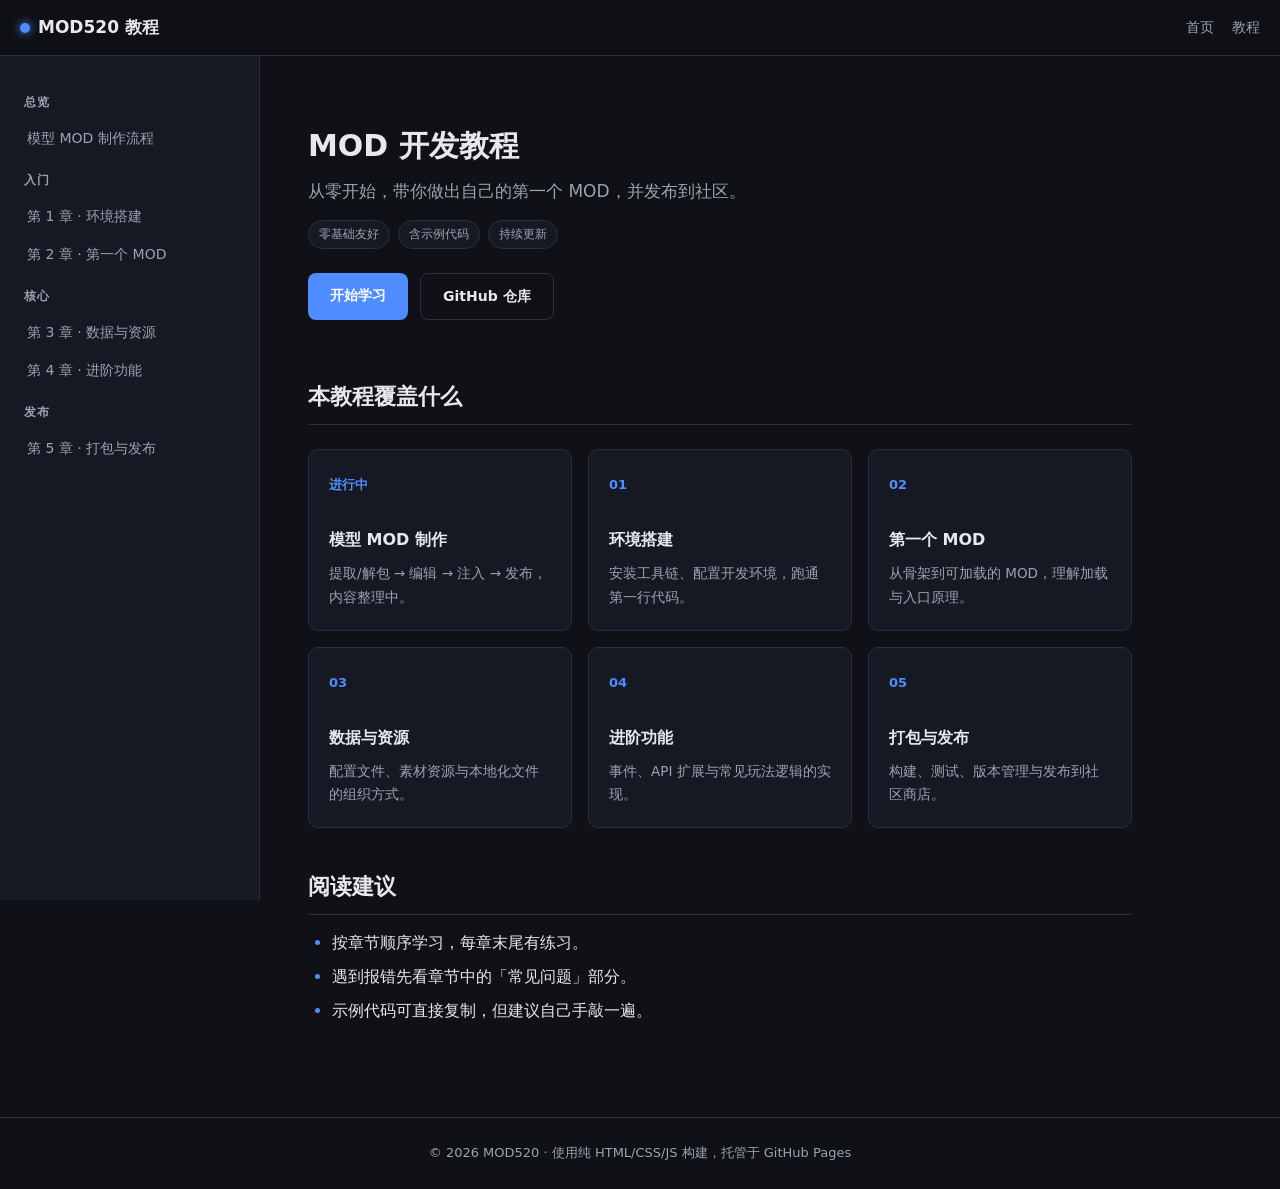
==== index.html @ 9734bdd4 "refactor: replace mind map with empty template page for model MOD content" ====
<!DOCTYPE html>
<html lang="zh-CN">
<head>
  <meta charset="UTF-8">
  <meta name="viewport" content="width=device-width, initial-scale=1.0">
  <title>MOD520 · MOD 开发教程</title>
  <meta name="description" content="从零开始的 MOD 开发教程：环境搭建、第一个 MOD、数据结构、进阶功能、打包发布。">
  <link rel="icon" href="data:image/svg+xml,<svg xmlns='http://www.w3.org/2000/svg' viewBox='0 0 100 100'><circle cx='50' cy='50' r='46' fill='%234f8cff'/></svg>">
  <link rel="stylesheet" href="assets/css/style.css">
</head>
<body>
  <div class="read-progress" id="readProgress"></div>

  <header class="topbar">
    <button class="menu-btn" id="menuBtn" aria-label="菜单">☰</button>
    <a class="logo" href="index.html"><span class="dot"></span>MOD520 教程</a>
    <nav class="nav-links">
      <a href="index.html">首页</a>
      <a href="tutorials/chapter-1-environment.html">教程</a>
    </nav>
  </header>

  <div class="layout">
    <aside class="sidebar" id="sidebar">
      <h4>总览</h4>
      <ul>
        <li><a href="tutorials/pipeline.html">模型 MOD 制作流程</a></li>
      </ul>
      <h4>入门</h4>
      <ul>
        <li><a href="tutorials/chapter-1-environment.html">第 1 章 · 环境搭建</a></li>
        <li><a href="tutorials/chapter-2-first-mod.html">第 2 章 · 第一个 MOD</a></li>
      </ul>
      <h4>核心</h4>
      <ul>
        <li><a href="tutorials/chapter-3-data-assets.html">第 3 章 · 数据与资源</a></li>
        <li><a href="tutorials/chapter-4-advanced.html">第 4 章 · 进阶功能</a></li>
      </ul>
      <h4>发布</h4>
      <ul>
        <li><a href="tutorials/chapter-5-packaging.html">第 5 章 · 打包与发布</a></li>
      </ul>
    </aside>

    <main class="content">
      <section class="hero">
        <h1>MOD 开发教程</h1>
        <p class="tagline">从零开始，带你做出自己的第一个 MOD，并发布到社区。</p>
        <div class="badges">
          <span class="badge">零基础友好</span>
          <span class="badge">含示例代码</span>
          <span class="badge">持续更新</span>
        </div>
        <div class="actions">
          <a class="btn primary" href="tutorials/chapter-1-environment.html">开始学习</a>
          <a class="btn ghost" href="https://github.com/honxi1/MOD520">GitHub 仓库</a>
        </div>
      </section>

      <section>
        <h2>本教程覆盖什么</h2>
        <div class="card-grid">
          <a class="card" href="tutorials/pipeline.html">
            <span class="num">进行中</span>
            <h3>模型 MOD 制作</h3>
            <p>提取/解包 → 编辑 → 注入 → 发布，内容整理中。</p>
          </a>
          <a class="card" href="tutorials/chapter-1-environment.html">
            <span class="num">01</span>
            <h3>环境搭建</h3>
            <p>安装工具链、配置开发环境，跑通第一行代码。</p>
          </a>
          <a class="card" href="tutorials/chapter-2-first-mod.html">
            <span class="num">02</span>
            <h3>第一个 MOD</h3>
            <p>从骨架到可加载的 MOD，理解加载与入口原理。</p>
          </a>
          <a class="card" href="tutorials/chapter-3-data-assets.html">
            <span class="num">03</span>
            <h3>数据与资源</h3>
            <p>配置文件、素材资源与本地化文件的组织方式。</p>
          </a>
          <a class="card" href="tutorials/chapter-4-advanced.html">
            <span class="num">04</span>
            <h3>进阶功能</h3>
            <p>事件、API 扩展与常见玩法逻辑的实现。</p>
          </a>
          <a class="card" href="tutorials/chapter-5-packaging.html">
            <span class="num">05</span>
            <h3>打包与发布</h3>
            <p>构建、测试、版本管理与发布到社区商店。</p>
          </a>
        </div>
      </section>

      <section>
        <h2>阅读建议</h2>
        <ul>
          <li>按章节顺序学习，每章末尾有练习。</li>
          <li>遇到报错先看章节中的「常见问题」部分。</li>
          <li>示例代码可直接复制，但建议自己手敲一遍。</li>
        </ul>
      </section>
    </main>
  </div>

  <footer class="footer">© 2026 MOD520 · 使用纯 HTML/CSS/JS 构建，托管于 GitHub Pages</footer>
  <button id="backTop" aria-label="返回顶部">↑</button>

  <script src="assets/js/main.js"></script>
</body>
</html>
---- assets/css/style.css ----
:root {
  --bg: #0f1117;
  --bg-alt: #161923;
  --bg-code: #1c2130;
  --fg: #e6e8ee;
  --fg-dim: #9aa3b2;
  --accent: #4f8cff;
  --accent-dim: #2f6bcc;
  --border: #2a2f3f;
  --green: #35c26b;
  --yellow: #e2b93d;
  --red: #e2645a;
  --sidebar-w: 260px;
}

* { margin: 0; padding: 0; box-sizing: border-box; }

html { scroll-behavior: smooth; }

body {
  font-family: "Segoe UI", "Microsoft YaHei", "PingFang SC", system-ui, sans-serif;
  background: var(--bg);
  color: var(--fg);
  line-height: 1.75;
}

a { color: var(--accent); text-decoration: none; }
a:hover { text-decoration: underline; }

/* ---------- 顶部导航 ---------- */
.topbar {
  position: sticky;
  top: 0;
  z-index: 100;
  display: flex;
  align-items: center;
  gap: 14px;
  height: 56px;
  padding: 0 20px;
  background: rgba(15, 17, 23, 0.92);
  backdrop-filter: blur(6px);
  border-bottom: 1px solid var(--border);
}

.topbar .logo {
  font-weight: 700;
  font-size: 17px;
  color: var(--fg);
  display: flex;
  align-items: center;
  gap: 8px;
}

.topbar .logo .dot {
  width: 10px;
  height: 10px;
  border-radius: 50%;
  background: var(--accent);
  box-shadow: 0 0 10px var(--accent);
}

.topbar .nav-links { margin-left: auto; display: flex; gap: 18px; }
.topbar .nav-links a { color: var(--fg-dim); font-size: 14px; }
.topbar .nav-links a:hover { color: var(--fg); text-decoration: none; }

.menu-btn {
  display: none;
  background: none;
  border: 1px solid var(--border);
  color: var(--fg);
  font-size: 18px;
  padding: 4px 10px;
  border-radius: 6px;
  cursor: pointer;
}

/* ---------- 布局 ---------- */
.layout { display: flex; min-height: calc(100vh - 56px); }

.sidebar {
  width: var(--sidebar-w);
  flex-shrink: 0;
  padding: 24px 14px;
  border-right: 1px solid var(--border);
  background: var(--bg-alt);
  position: sticky;
  top: 56px;
  height: calc(100vh - 56px);
  overflow-y: auto;
}

.sidebar h4 {
  font-size: 12px;
  text-transform: uppercase;
  letter-spacing: 1px;
  color: var(--fg-dim);
  padding: 12px 10px 6px;
}

.sidebar ul { list-style: none; }

.sidebar li a {
  display: block;
  padding: 7px 10px;
  border-radius: 6px;
  color: var(--fg-dim);
  font-size: 14px;
  border-left: 3px solid transparent;
}

.sidebar li a:hover { color: var(--fg); background: rgba(79, 140, 255, 0.08); text-decoration: none; }

.sidebar li a.active {
  color: var(--accent);
  background: rgba(79, 140, 255, 0.1);
  border-left-color: var(--accent);
  font-weight: 600;
}

.content {
  flex: 1;
  min-width: 0;
  padding: 40px 48px 80px;
  max-width: 920px;
}

/* ---------- 正文排版 ---------- */
.content h1 { font-size: 30px; margin-bottom: 8px; line-height: 1.35; }
.content h2 { font-size: 22px; margin: 40px 0 14px; padding-bottom: 8px; border-bottom: 1px solid var(--border); }
.content h3 { font-size: 18px; margin: 28px 0 10px; color: var(--accent); }
.content p { margin: 12px 0; color: var(--fg); }
.content ul, .content ol { margin: 12px 0 12px 24px; }
.content li { margin: 6px 0; }
.content li::marker { color: var(--accent); }
.content strong { color: var(--fg); }
.content em { color: var(--yellow); font-style: normal; }

.content blockquote {
  margin: 16px 0;
  padding: 12px 16px;
  border-left: 4px solid var(--yellow);
  background: rgba(226, 185, 61, 0.07);
  border-radius: 0 8px 8px 0;
  color: var(--fg-dim);
}

.content blockquote.tip { border-left-color: var(--green); background: rgba(53, 194, 107, 0.07); }
.content blockquote.warn { border-left-color: var(--red); background: rgba(226, 100, 90, 0.07); }

.content code {
  font-family: Consolas, "Courier New", monospace;
  background: var(--bg-code);
  color: var(--green);
  padding: 2px 6px;
  border-radius: 4px;
  font-size: 0.92em;
}

.content pre {
  margin: 16px 0;
  padding: 16px;
  background: var(--bg-code);
  border: 1px solid var(--border);
  border-radius: 8px;
  overflow-x: auto;
}

.content pre code {
  background: none;
  color: var(--fg);
  padding: 0;
  font-size: 13.5px;
  line-height: 1.6;
}

/* ---------- 表格 ---------- */
.content table {
  width: 100%;
  border-collapse: collapse;
  margin: 16px 0;
  font-size: 14px;
}

.content th, .content td {
  border: 1px solid var(--border);
  padding: 10px 12px;
  text-align: left;
}

.content th { background: var(--bg-alt); color: var(--accent); }

/* ---------- 首页 hero ---------- */
.hero { padding: 30px 0 10px; }
.hero .tagline { color: var(--fg-dim); font-size: 17px; margin: 10px 0 6px; }
.hero .badges { display: flex; gap: 8px; flex-wrap: wrap; margin: 14px 0; }
.hero .badge {
  background: var(--bg-alt);
  border: 1px solid var(--border);
  color: var(--fg-dim);
  font-size: 12px;
  padding: 3px 10px;
  border-radius: 20px;
}
.hero .actions { display: flex; gap: 12px; margin: 24px 0 8px; }

.btn {
  display: inline-block;
  padding: 10px 22px;
  border-radius: 8px;
  font-weight: 600;
  font-size: 14px;
  border: none;
  cursor: pointer;
  transition: all 0.15s;
}

.btn.primary { background: var(--accent); color: #fff; }
.btn.primary:hover { background: var(--accent-dim); text-decoration: none; }
.btn.ghost { background: transparent; color: var(--fg); border: 1px solid var(--border); }
.btn.ghost:hover { border-color: var(--accent); color: var(--accent); text-decoration: none; }

.card-grid { display: grid; grid-template-columns: repeat(auto-fill, minmax(250px, 1fr)); gap: 16px; margin: 24px 0; }

.card {
  background: var(--bg-alt);
  border: 1px solid var(--border);
  border-radius: 10px;
  padding: 20px;
  transition: transform 0.15s, border-color 0.15s;
}

.card:hover { transform: translateY(-3px); border-color: var(--accent); }
.card h3 { margin-bottom: 8px; color: var(--fg); font-size: 16px; }
.card p { color: var(--fg-dim); font-size: 13.5px; margin: 0; }
.card .num {
  color: var(--accent);
  font-weight: 700;
  font-size: 13px;
}

/* ---------- 章节导航 ---------- */
.chapter-nav {
  display: flex;
  justify-content: space-between;
  margin-top: 48px;
  padding-top: 20px;
  border-top: 1px solid var(--border);
  gap: 12px;
}

.chapter-nav .nav-item {
  background: var(--bg-alt);
  border: 1px solid var(--border);
  border-radius: 8px;
  padding: 12px 16px;
  max-width: 46%;
}

.chapter-nav .nav-item.next { margin-left: auto; text-align: right; }
.chapter-nav .nav-label { font-size: 12px; color: var(--fg-dim); }
.chapter-nav .nav-title { font-weight: 600; color: var(--fg); }
.chapter-nav a:hover .nav-title { color: var(--accent); text-decoration: none; }

/* ---------- 目录 (TOC) ---------- */
.toc {
  background: var(--bg-alt);
  border: 1px solid var(--border);
  border-radius: 8px;
  padding: 16px 20px;
  margin: 20px 0;
  font-size: 14px;
}

.toc b { color: var(--accent); }
.toc ol { margin: 8px 0 0 20px; color: var(--fg-dim); }

/* ---------- 页脚 ---------- */
.footer {
  text-align: center;
  color: var(--fg-dim);
  font-size: 13px;
  padding: 24px;
  border-top: 1px solid var(--border);
}

/* ---------- 进度条 ---------- */
.read-progress {
  position: fixed;
  top: 0;
  left: 0;
  height: 3px;
  width: 0;
  background: linear-gradient(90deg, var(--accent), var(--green));
  z-index: 200;
  transition: width 0.1s linear;
}

/* ---------- 返回顶部 ---------- */
#backTop {
  position: fixed;
  right: 24px;
  bottom: 24px;
  width: 42px;
  height: 42px;
  border-radius: 50%;
  background: var(--accent);
  color: #fff;
  border: none;
  font-size: 18px;
  cursor: pointer;
  opacity: 0;
  pointer-events: none;
  transition: opacity 0.2s;
  z-index: 150;
}

#backTop.show { opacity: 1; pointer-events: auto; }

/* ---------- 模板占位 ---------- */
.placeholder {
  border: 1.5px dashed var(--border);
  border-radius: 10px;
  padding: 18px 20px;
  margin: 18px 0;
  color: var(--fg-dim);
  font-size: 14px;
}

.placeholder b { color: var(--accent); }
.placeholder p { margin: 4px 0; }

/* ---------- 响应式 ---------- */
@media (max-width: 900px) {
  .sidebar {
    position: fixed;
    left: 0;
    top: 56px;
    bottom: 0;
    width: 260px;
    transform: translateX(-100%);
    transition: transform 0.2s;
    z-index: 90;
  }
  .sidebar.open { transform: translateX(0); }
  .menu-btn { display: block; }
  .content { padding: 24px 20px 60px; }
  .topbar .nav-links { display: none; }
}
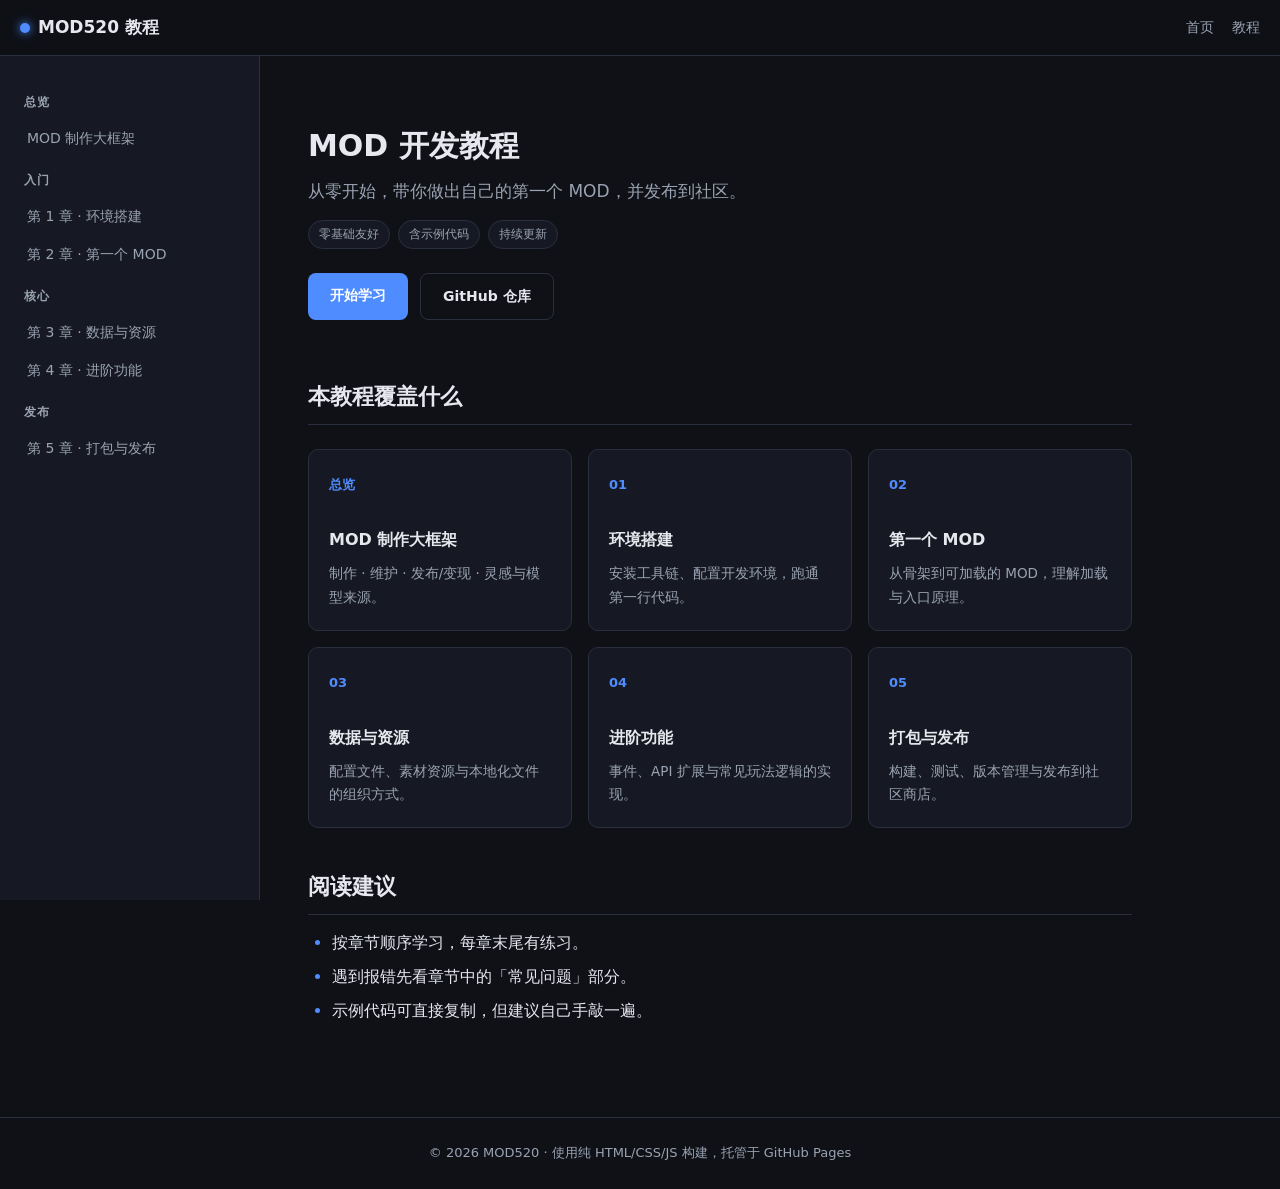
==== commit 115aa1de: "feat: fill pipeline page with real MOD framework from xmind" ====
--- a/index.html
+++ b/index.html
@@ -24,7 +24,7 @@
     <aside class="sidebar" id="sidebar">
       <h4>总览</h4>
       <ul>
-        <li><a href="tutorials/pipeline.html">模型 MOD 制作流程</a></li>
+        <li><a href="tutorials/pipeline.html">MOD 制作大框架</a></li>
       </ul>
       <h4>入门</h4>
       <ul>
@@ -61,9 +61,9 @@
         <h2>本教程覆盖什么</h2>
         <div class="card-grid">
           <a class="card" href="tutorials/pipeline.html">
-            <span class="num">进行中</span>
-            <h3>模型 MOD 制作</h3>
-            <p>提取/解包 → 编辑 → 注入 → 发布，内容整理中。</p>
+            <span class="num">总览</span>
+            <h3>MOD 制作大框架</h3>
+            <p>制作 · 维护 · 发布/变现 · 灵感与模型来源。</p>
           </a>
           <a class="card" href="tutorials/chapter-1-environment.html">
             <span class="num">01</span>
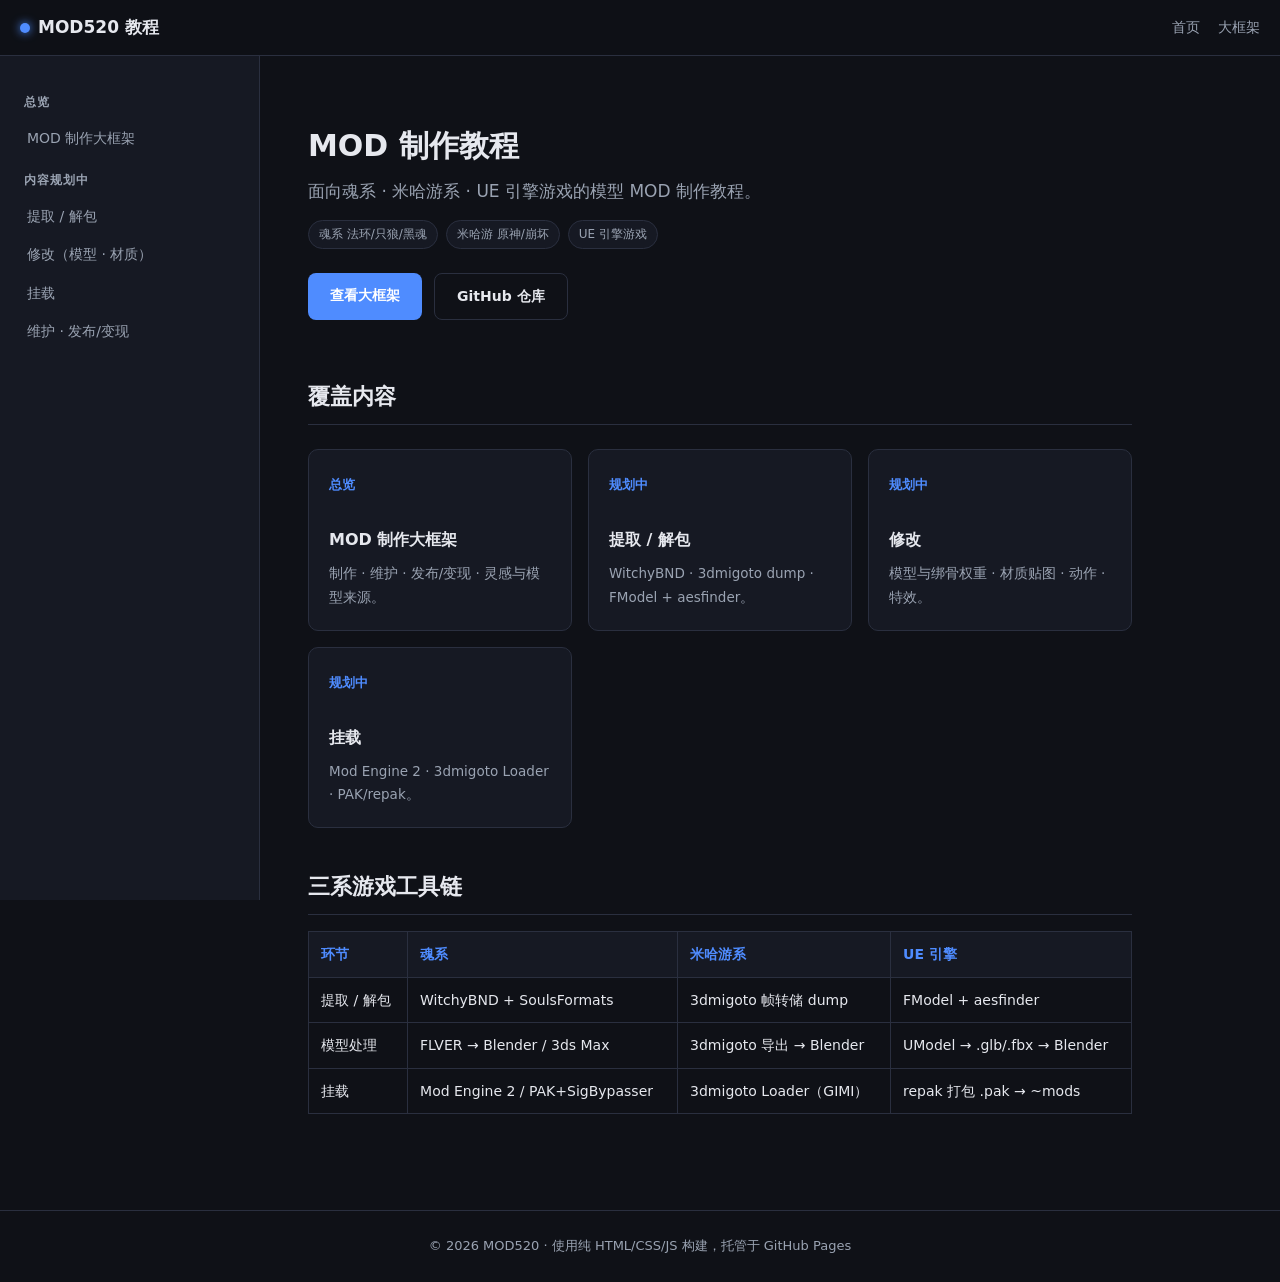
==== commit e291b12d: "chore: remove fabricated generic chapters, keep framework and per-game toolchain only" ====
--- a/index.html
+++ b/index.html
@@ -3,8 +3,8 @@
 <head>
   <meta charset="UTF-8">
   <meta name="viewport" content="width=device-width, initial-scale=1.0">
-  <title>MOD520 · MOD 开发教程</title>
-  <meta name="description" content="从零开始的 MOD 开发教程：环境搭建、第一个 MOD、数据结构、进阶功能、打包发布。">
+  <title>MOD520 · MOD 制作教程</title>
+  <meta name="description" content="MOD 制作教程：面向魂系（法环/只狼/黑魂）、米哈游系（原神/崩坏）、UE 引擎游戏的三系模型 MOD 制作大框架。">
   <link rel="icon" href="data:image/svg+xml,<svg xmlns='http://www.w3.org/2000/svg' viewBox='0 0 100 100'><circle cx='50' cy='50' r='46' fill='%234f8cff'/></svg>">
   <link rel="stylesheet" href="assets/css/style.css">
 </head>
@@ -16,7 +16,7 @@
     <a class="logo" href="index.html"><span class="dot"></span>MOD520 教程</a>
     <nav class="nav-links">
       <a href="index.html">首页</a>
-      <a href="tutorials/chapter-1-environment.html">教程</a>
+      <a href="tutorials/pipeline.html">大框架</a>
     </nav>
   </header>
 
@@ -26,80 +26,84 @@
       <ul>
         <li><a href="tutorials/pipeline.html">MOD 制作大框架</a></li>
       </ul>
-      <h4>入门</h4>
+      <h4>内容规划中</h4>
       <ul>
-        <li><a href="tutorials/chapter-1-environment.html">第 1 章 · 环境搭建</a></li>
-        <li><a href="tutorials/chapter-2-first-mod.html">第 2 章 · 第一个 MOD</a></li>
-      </ul>
-      <h4>核心</h4>
-      <ul>
-        <li><a href="tutorials/chapter-3-data-assets.html">第 3 章 · 数据与资源</a></li>
-        <li><a href="tutorials/chapter-4-advanced.html">第 4 章 · 进阶功能</a></li>
-      </ul>
-      <h4>发布</h4>
-      <ul>
-        <li><a href="tutorials/chapter-5-packaging.html">第 5 章 · 打包与发布</a></li>
+        <li><a href="tutorials/pipeline.html">提取 / 解包</a></li>
+        <li><a href="tutorials/pipeline.html">修改（模型 · 材质）</a></li>
+        <li><a href="tutorials/pipeline.html">挂载</a></li>
+        <li><a href="tutorials/pipeline.html">维护 · 发布/变现</a></li>
       </ul>
     </aside>
 
     <main class="content">
       <section class="hero">
-        <h1>MOD 开发教程</h1>
-        <p class="tagline">从零开始，带你做出自己的第一个 MOD，并发布到社区。</p>
+        <h1>MOD 制作教程</h1>
+        <p class="tagline">面向魂系 · 米哈游系 · UE 引擎游戏的模型 MOD 制作教程。</p>
         <div class="badges">
-          <span class="badge">零基础友好</span>
-          <span class="badge">含示例代码</span>
-          <span class="badge">持续更新</span>
+          <span class="badge">魂系 法环/只狼/黑魂</span>
+          <span class="badge">米哈游 原神/崩坏</span>
+          <span class="badge">UE 引擎游戏</span>
         </div>
         <div class="actions">
-          <a class="btn primary" href="tutorials/chapter-1-environment.html">开始学习</a>
+          <a class="btn primary" href="tutorials/pipeline.html">查看大框架</a>
           <a class="btn ghost" href="https://github.com/honxi1/MOD520">GitHub 仓库</a>
         </div>
       </section>
 
       <section>
-        <h2>本教程覆盖什么</h2>
+        <h2>覆盖内容</h2>
         <div class="card-grid">
           <a class="card" href="tutorials/pipeline.html">
             <span class="num">总览</span>
             <h3>MOD 制作大框架</h3>
             <p>制作 · 维护 · 发布/变现 · 灵感与模型来源。</p>
           </a>
-          <a class="card" href="tutorials/chapter-1-environment.html">
-            <span class="num">01</span>
-            <h3>环境搭建</h3>
-            <p>安装工具链、配置开发环境，跑通第一行代码。</p>
-          </a>
-          <a class="card" href="tutorials/chapter-2-first-mod.html">
-            <span class="num">02</span>
-            <h3>第一个 MOD</h3>
-            <p>从骨架到可加载的 MOD，理解加载与入口原理。</p>
-          </a>
-          <a class="card" href="tutorials/chapter-3-data-assets.html">
-            <span class="num">03</span>
-            <h3>数据与资源</h3>
-            <p>配置文件、素材资源与本地化文件的组织方式。</p>
-          </a>
-          <a class="card" href="tutorials/chapter-4-advanced.html">
-            <span class="num">04</span>
-            <h3>进阶功能</h3>
-            <p>事件、API 扩展与常见玩法逻辑的实现。</p>
-          </a>
-          <a class="card" href="tutorials/chapter-5-packaging.html">
-            <span class="num">05</span>
-            <h3>打包与发布</h3>
-            <p>构建、测试、版本管理与发布到社区商店。</p>
-          </a>
+          <div class="card">
+            <span class="num">规划中</span>
+            <h3>提取 / 解包</h3>
+            <p>WitchyBND · 3dmigoto dump · FModel + aesfinder。</p>
+          </div>
+          <div class="card">
+            <span class="num">规划中</span>
+            <h3>修改</h3>
+            <p>模型与绑骨权重 · 材质贴图 · 动作 · 特效。</p>
+          </div>
+          <div class="card">
+            <span class="num">规划中</span>
+            <h3>挂载</h3>
+            <p>Mod Engine 2 · 3dmigoto Loader · PAK/repak。</p>
+          </div>
         </div>
       </section>
 
       <section>
-        <h2>阅读建议</h2>
-        <ul>
-          <li>按章节顺序学习，每章末尾有练习。</li>
-          <li>遇到报错先看章节中的「常见问题」部分。</li>
-          <li>示例代码可直接复制，但建议自己手敲一遍。</li>
-        </ul>
+        <h2>三系游戏工具链</h2>
+        <table>
+          <tr>
+            <th>环节</th>
+            <th>魂系</th>
+            <th>米哈游系</th>
+            <th>UE 引擎</th>
+          </tr>
+          <tr>
+            <td>提取 / 解包</td>
+            <td>WitchyBND + SoulsFormats</td>
+            <td>3dmigoto 帧转储 dump</td>
+            <td>FModel + aesfinder</td>
+          </tr>
+          <tr>
+            <td>模型处理</td>
+            <td>FLVER → Blender / 3ds Max</td>
+            <td>3dmigoto 导出 → Blender</td>
+            <td>UModel → .glb/.fbx → Blender</td>
+          </tr>
+          <tr>
+            <td>挂载</td>
+            <td>Mod Engine 2 / PAK+SigBypasser</td>
+            <td>3dmigoto Loader（GIMI）</td>
+            <td>repak 打包 .pak → ~mods</td>
+          </tr>
+        </table>
       </section>
     </main>
   </div>
@@ -109,4 +113,4 @@
 
   <script src="assets/js/main.js"></script>
 </body>
-</html>
+</html>
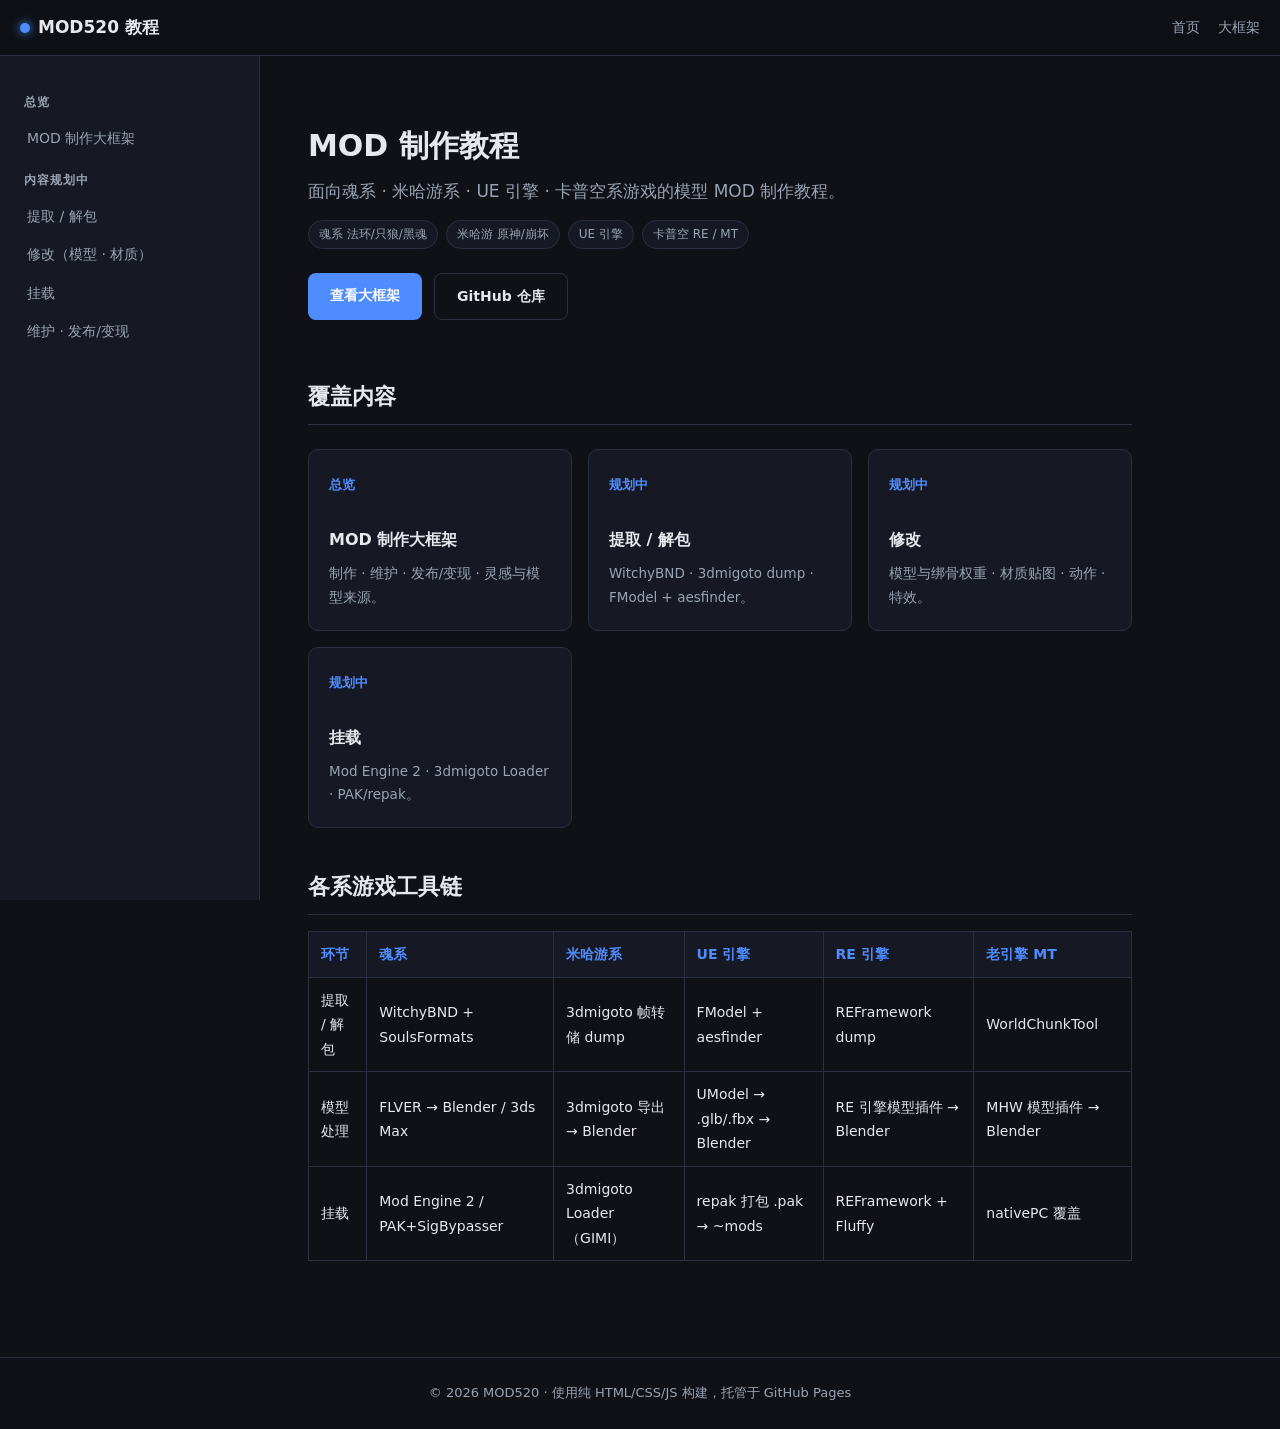
==== commit 12e69b25: "feat: add Capcom RE Engine and MT Framework toolchains to framework pages" ====
--- a/index.html
+++ b/index.html
@@ -4,7 +4,7 @@
   <meta charset="UTF-8">
   <meta name="viewport" content="width=device-width, initial-scale=1.0">
   <title>MOD520 · MOD 制作教程</title>
-  <meta name="description" content="MOD 制作教程：面向魂系（法环/只狼/黑魂）、米哈游系（原神/崩坏）、UE 引擎游戏的三系模型 MOD 制作大框架。">
+  <meta name="description" content="MOD 制作教程：面向魂系（法环/只狼/黑魂）、米哈游系（原神/崩坏）、UE 引擎、卡普空 RE 引擎与老引擎 MT 的模型 MOD 制作大框架。">
   <link rel="icon" href="data:image/svg+xml,<svg xmlns='http://www.w3.org/2000/svg' viewBox='0 0 100 100'><circle cx='50' cy='50' r='46' fill='%234f8cff'/></svg>">
   <link rel="stylesheet" href="assets/css/style.css">
 </head>
@@ -38,11 +38,12 @@
     <main class="content">
       <section class="hero">
         <h1>MOD 制作教程</h1>
-        <p class="tagline">面向魂系 · 米哈游系 · UE 引擎游戏的模型 MOD 制作教程。</p>
+        <p class="tagline">面向魂系 · 米哈游系 · UE 引擎 · 卡普空系游戏的模型 MOD 制作教程。</p>
         <div class="badges">
           <span class="badge">魂系 法环/只狼/黑魂</span>
           <span class="badge">米哈游 原神/崩坏</span>
-          <span class="badge">UE 引擎游戏</span>
+          <span class="badge">UE 引擎</span>
+          <span class="badge">卡普空 RE / MT</span>
         </div>
         <div class="actions">
           <a class="btn primary" href="tutorials/pipeline.html">查看大框架</a>
@@ -77,31 +78,39 @@
       </section>
 
       <section>
-        <h2>三系游戏工具链</h2>
+        <h2>各系游戏工具链</h2>
         <table>
           <tr>
             <th>环节</th>
             <th>魂系</th>
             <th>米哈游系</th>
             <th>UE 引擎</th>
+            <th>RE 引擎</th>
+            <th>老引擎 MT</th>
           </tr>
           <tr>
             <td>提取 / 解包</td>
             <td>WitchyBND + SoulsFormats</td>
             <td>3dmigoto 帧转储 dump</td>
             <td>FModel + aesfinder</td>
+            <td>REFramework dump</td>
+            <td>WorldChunkTool</td>
           </tr>
           <tr>
             <td>模型处理</td>
             <td>FLVER → Blender / 3ds Max</td>
             <td>3dmigoto 导出 → Blender</td>
             <td>UModel → .glb/.fbx → Blender</td>
+            <td>RE 引擎模型插件 → Blender</td>
+            <td>MHW 模型插件 → Blender</td>
           </tr>
           <tr>
             <td>挂载</td>
             <td>Mod Engine 2 / PAK+SigBypasser</td>
             <td>3dmigoto Loader（GIMI）</td>
             <td>repak 打包 .pak → ~mods</td>
+            <td>REFramework + Fluffy</td>
+            <td>nativePC 覆盖</td>
           </tr>
         </table>
       </section>
--- a/assets/css/style.css
+++ b/assets/css/style.css
@@ -331,6 +331,7 @@
 
 /* ---------- 响应式 ---------- */
 @media (max-width: 900px) {
+  .content table { display: block; overflow-x: auto; white-space: nowrap; }
   .sidebar {
     position: fixed;
     left: 0;
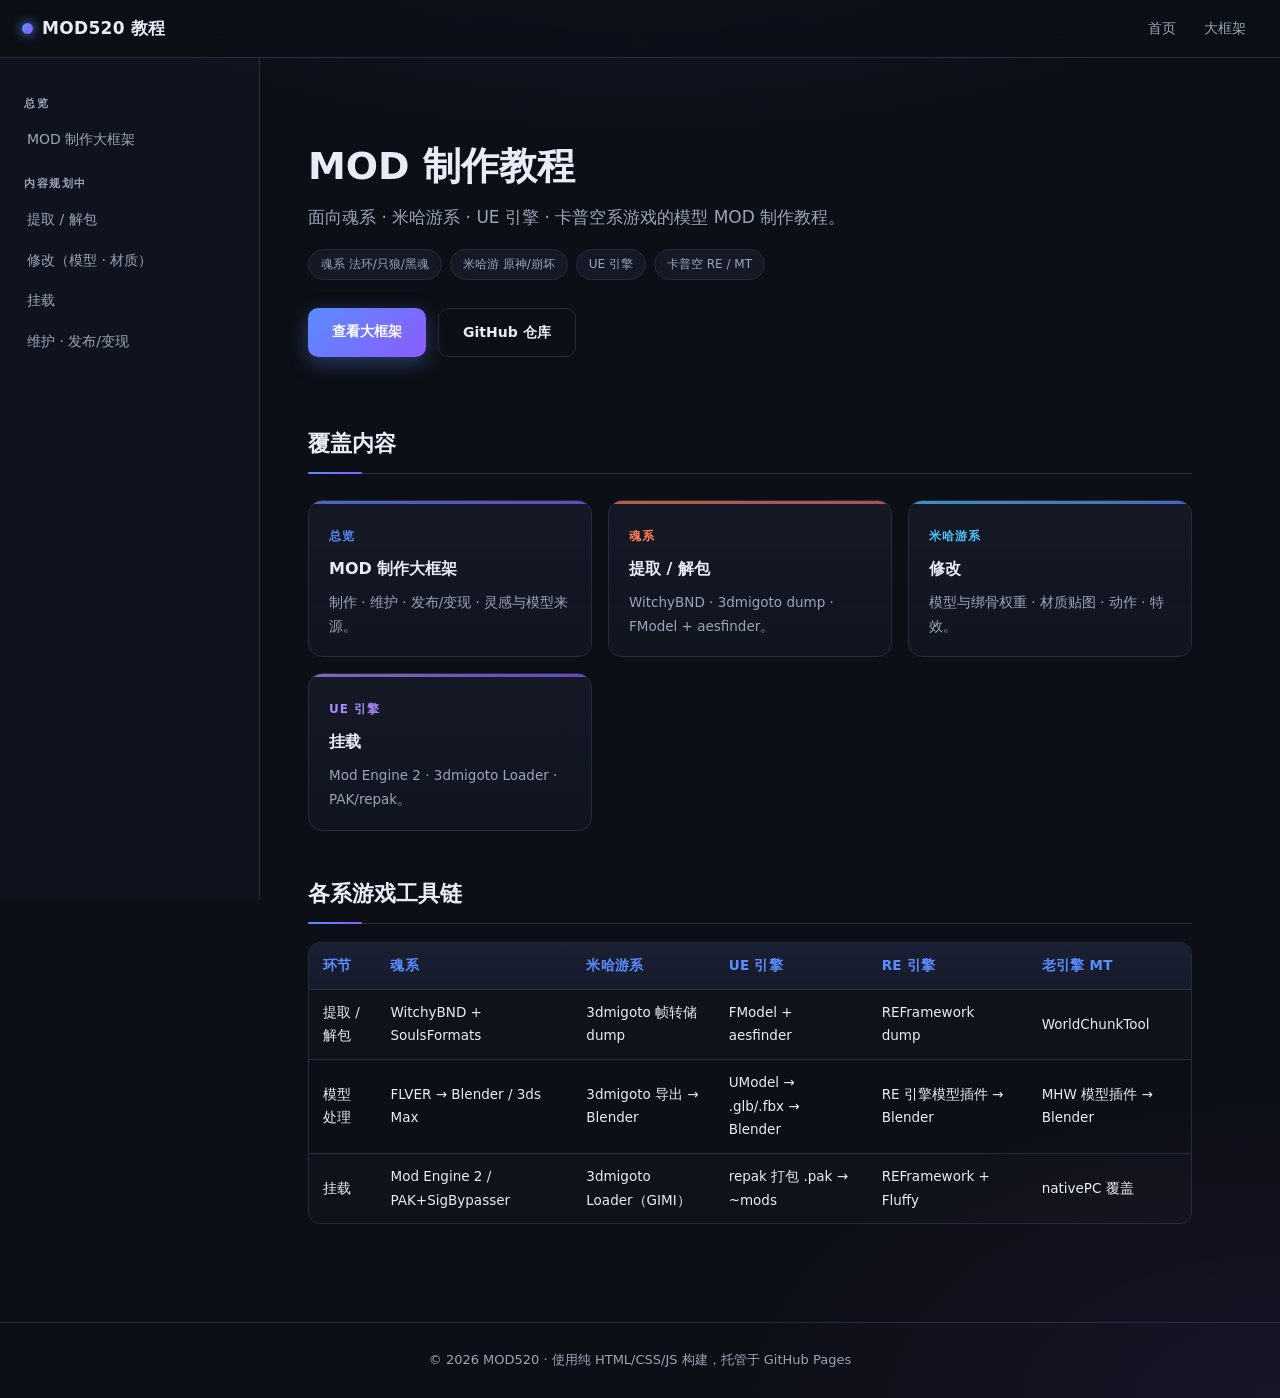
==== commit 59c3d05a: "style: visual overhaul - gradients, color-coded family cards, polished tables and buttons" ====
--- a/index.html
+++ b/index.html
@@ -59,18 +59,18 @@
             <h3>MOD 制作大框架</h3>
             <p>制作 · 维护 · 发布/变现 · 灵感与模型来源。</p>
           </a>
-          <div class="card">
-            <span class="num">规划中</span>
+          <div class="card fam-souls">
+            <span class="num">魂系</span>
             <h3>提取 / 解包</h3>
             <p>WitchyBND · 3dmigoto dump · FModel + aesfinder。</p>
           </div>
-          <div class="card">
-            <span class="num">规划中</span>
+          <div class="card fam-miyo">
+            <span class="num">米哈游系</span>
             <h3>修改</h3>
             <p>模型与绑骨权重 · 材质贴图 · 动作 · 特效。</p>
           </div>
-          <div class="card">
-            <span class="num">规划中</span>
+          <div class="card fam-ue">
+            <span class="num">UE 引擎</span>
             <h3>挂载</h3>
             <p>Mod Engine 2 · 3dmigoto Loader · PAK/repak。</p>
           </div>
--- a/assets/css/style.css
+++ b/assets/css/style.css
@@ -1,16 +1,23 @@
 :root {
-  --bg: #0f1117;
-  --bg-alt: #161923;
-  --bg-code: #1c2130;
-  --fg: #e6e8ee;
-  --fg-dim: #9aa3b2;
-  --accent: #4f8cff;
-  --accent-dim: #2f6bcc;
-  --border: #2a2f3f;
-  --green: #35c26b;
-  --yellow: #e2b93d;
-  --red: #e2645a;
+  --bg: #0d0f16;
+  --bg-alt: #151926;
+  --bg-code: #1b2133;
+  --fg: #e8ecf6;
+  --fg-dim: #9aa5b8;
+  --accent: #5b8cff;
+  --accent-2: #8a5cff;
+  --accent-3: #2fd6c4;
+  --border: #252c3f;
+  --green: #3ad078;
+  --yellow: #eac54f;
+  --red: #ef6a60;
+  --souls: #ff7a59;
+  --miyo: #4fc3f7;
+  --ue: #a78bfa;
+  --re: #ffb74d;
+  --mt: #66bb6a;
   --sidebar-w: 260px;
+  --glow: 0 8px 30px rgba(91, 140, 255, 0.25);
 }
 
 * { margin: 0; padding: 0; box-sizing: border-box; }
@@ -19,10 +26,21 @@
 
 body {
   font-family: "Segoe UI", "Microsoft YaHei", "PingFang SC", system-ui, sans-serif;
-  background: var(--bg);
+  background:
+    radial-gradient(1100px 420px at 50% -120px, rgba(91, 140, 255, 0.14), transparent 60%),
+    radial-gradient(900px 500px at 100% 100%, rgba(138, 92, 255, 0.08), transparent 60%),
+    var(--bg);
   color: var(--fg);
   line-height: 1.75;
-}
+  min-height: 100vh;
+}
+
+::selection { background: rgba(91, 140, 255, 0.35); }
+
+::-webkit-scrollbar { width: 10px; height: 10px; }
+::-webkit-scrollbar-thumb { background: var(--border); border-radius: 6px; }
+::-webkit-scrollbar-thumb:hover { background: #37415e; }
+::-webkit-scrollbar-track { background: transparent; }
 
 a { color: var(--accent); text-decoration: none; }
 a:hover { text-decoration: underline; }
@@ -35,10 +53,10 @@
   display: flex;
   align-items: center;
   gap: 14px;
-  height: 56px;
-  padding: 0 20px;
-  background: rgba(15, 17, 23, 0.92);
-  backdrop-filter: blur(6px);
+  height: 58px;
+  padding: 0 22px;
+  background: rgba(13, 15, 22, 0.82);
+  backdrop-filter: blur(14px) saturate(1.4);
   border-bottom: 1px solid var(--border);
 }
 
@@ -48,20 +66,27 @@
   color: var(--fg);
   display: flex;
   align-items: center;
-  gap: 8px;
+  gap: 9px;
+  letter-spacing: 0.3px;
 }
 
 .topbar .logo .dot {
-  width: 10px;
-  height: 10px;
+  width: 11px;
+  height: 11px;
   border-radius: 50%;
-  background: var(--accent);
-  box-shadow: 0 0 10px var(--accent);
-}
-
-.topbar .nav-links { margin-left: auto; display: flex; gap: 18px; }
-.topbar .nav-links a { color: var(--fg-dim); font-size: 14px; }
-.topbar .nav-links a:hover { color: var(--fg); text-decoration: none; }
+  background: linear-gradient(135deg, var(--accent), var(--accent-2));
+  box-shadow: 0 0 12px var(--accent);
+}
+
+.topbar .nav-links { margin-left: auto; display: flex; gap: 4px; }
+.topbar .nav-links a {
+  color: var(--fg-dim);
+  font-size: 14px;
+  padding: 6px 12px;
+  border-radius: 8px;
+  transition: color 0.15s, background 0.15s;
+}
+.topbar .nav-links a:hover { color: var(--fg); background: rgba(255, 255, 255, 0.05); text-decoration: none; }
 
 .menu-btn {
   display: none;
@@ -75,44 +100,45 @@
 }
 
 /* ---------- 布局 ---------- */
-.layout { display: flex; min-height: calc(100vh - 56px); }
+.layout { display: flex; min-height: calc(100vh - 58px); }
 
 .sidebar {
   width: var(--sidebar-w);
   flex-shrink: 0;
-  padding: 24px 14px;
+  padding: 22px 12px;
   border-right: 1px solid var(--border);
-  background: var(--bg-alt);
+  background: rgba(21, 25, 38, 0.55);
   position: sticky;
-  top: 56px;
-  height: calc(100vh - 56px);
+  top: 58px;
+  height: calc(100vh - 58px);
   overflow-y: auto;
 }
 
 .sidebar h4 {
-  font-size: 12px;
+  font-size: 11px;
   text-transform: uppercase;
-  letter-spacing: 1px;
-  color: var(--fg-dim);
-  padding: 12px 10px 6px;
+  letter-spacing: 1.5px;
+  color: var(--fg-dim);
+  padding: 14px 12px 6px;
 }
 
 .sidebar ul { list-style: none; }
 
 .sidebar li a {
   display: block;
-  padding: 7px 10px;
-  border-radius: 6px;
+  padding: 8px 12px;
+  border-radius: 8px;
   color: var(--fg-dim);
   font-size: 14px;
   border-left: 3px solid transparent;
-}
-
-.sidebar li a:hover { color: var(--fg); background: rgba(79, 140, 255, 0.08); text-decoration: none; }
+  transition: color 0.15s, background 0.15s;
+}
+
+.sidebar li a:hover { color: var(--fg); background: rgba(91, 140, 255, 0.09); text-decoration: none; }
 
 .sidebar li a.active {
   color: var(--accent);
-  background: rgba(79, 140, 255, 0.1);
+  background: linear-gradient(90deg, rgba(91, 140, 255, 0.16), rgba(91, 140, 255, 0.04));
   border-left-color: var(--accent);
   font-weight: 600;
 }
@@ -120,13 +146,41 @@
 .content {
   flex: 1;
   min-width: 0;
-  padding: 40px 48px 80px;
-  max-width: 920px;
+  padding: 44px 48px 80px;
+  max-width: 980px;
 }
 
 /* ---------- 正文排版 ---------- */
-.content h1 { font-size: 30px; margin-bottom: 8px; line-height: 1.35; }
-.content h2 { font-size: 22px; margin: 40px 0 14px; padding-bottom: 8px; border-bottom: 1px solid var(--border); }
+.content h1 {
+  font-size: 32px;
+  margin-bottom: 10px;
+  line-height: 1.3;
+  background: linear-gradient(120deg, var(--fg) 30%, var(--accent));
+  -webkit-background-clip: text;
+  background-clip: text;
+  -webkit-text-fill-color: transparent;
+  font-weight: 800;
+}
+
+.content h2 {
+  font-size: 22px;
+  margin: 44px 0 16px;
+  padding-bottom: 10px;
+  border-bottom: 1px solid var(--border);
+  position: relative;
+}
+
+.content h2::after {
+  content: "";
+  position: absolute;
+  left: 0;
+  bottom: -1px;
+  width: 54px;
+  height: 2px;
+  border-radius: 2px;
+  background: linear-gradient(90deg, var(--accent), var(--accent-2));
+}
+
 .content h3 { font-size: 18px; margin: 28px 0 10px; color: var(--accent); }
 .content p { margin: 12px 0; color: var(--fg); }
 .content ul, .content ol { margin: 12px 0 12px 24px; }
@@ -136,16 +190,23 @@
 .content em { color: var(--yellow); font-style: normal; }
 
 .content blockquote {
-  margin: 16px 0;
-  padding: 12px 16px;
+  margin: 18px 0;
+  padding: 14px 18px;
   border-left: 4px solid var(--yellow);
-  background: rgba(226, 185, 61, 0.07);
-  border-radius: 0 8px 8px 0;
-  color: var(--fg-dim);
-}
-
-.content blockquote.tip { border-left-color: var(--green); background: rgba(53, 194, 107, 0.07); }
-.content blockquote.warn { border-left-color: var(--red); background: rgba(226, 100, 90, 0.07); }
+  background: linear-gradient(90deg, rgba(234, 197, 79, 0.08), transparent);
+  border-radius: 0 10px 10px 0;
+  color: var(--fg-dim);
+}
+
+.content blockquote.tip {
+  border-left-color: var(--green);
+  background: linear-gradient(90deg, rgba(58, 208, 120, 0.09), transparent);
+}
+
+.content blockquote.warn {
+  border-left-color: var(--red);
+  background: linear-gradient(90deg, rgba(239, 106, 96, 0.09), transparent);
+}
 
 .content code {
   font-family: Consolas, "Courier New", monospace;
@@ -157,12 +218,13 @@
 }
 
 .content pre {
-  margin: 16px 0;
-  padding: 16px;
+  margin: 18px 0;
+  padding: 18px;
   background: var(--bg-code);
   border: 1px solid var(--border);
-  border-radius: 8px;
+  border-radius: 10px;
   overflow-x: auto;
+  box-shadow: inset 0 0 24px rgba(0, 0, 0, 0.25);
 }
 
 .content pre code {
@@ -176,67 +238,141 @@
 /* ---------- 表格 ---------- */
 .content table {
   width: 100%;
-  border-collapse: collapse;
-  margin: 16px 0;
-  font-size: 14px;
+  border-collapse: separate;
+  border-spacing: 0;
+  margin: 18px 0;
+  font-size: 13.5px;
+  border: 1px solid var(--border);
+  border-radius: 12px;
+  overflow: hidden;
 }
 
 .content th, .content td {
-  border: 1px solid var(--border);
-  padding: 10px 12px;
+  padding: 11px 14px;
   text-align: left;
-}
-
-.content th { background: var(--bg-alt); color: var(--accent); }
+  border-bottom: 1px solid var(--border);
+}
+
+.content tr:last-child td { border-bottom: none; }
+
+.content th {
+  background: linear-gradient(180deg, #1a2033, #151b2b);
+  color: var(--accent);
+  font-weight: 700;
+  letter-spacing: 0.3px;
+}
+
+.content tbody tr { transition: background 0.12s; }
+.content tbody tr:nth-child(even) { background: rgba(255, 255, 255, 0.015); }
+.content tbody tr:hover { background: rgba(91, 140, 255, 0.07); }
 
 /* ---------- 首页 hero ---------- */
-.hero { padding: 30px 0 10px; }
-.hero .tagline { color: var(--fg-dim); font-size: 17px; margin: 10px 0 6px; }
-.hero .badges { display: flex; gap: 8px; flex-wrap: wrap; margin: 14px 0; }
+.hero { padding: 40px 0 14px; }
+
+.hero h1 { font-size: 38px; }
+
+.hero .tagline { color: var(--fg-dim); font-size: 17px; margin: 12px 0 8px; }
+
+.hero .badges { display: flex; gap: 8px; flex-wrap: wrap; margin: 16px 0; }
+
 .hero .badge {
   background: var(--bg-alt);
   border: 1px solid var(--border);
   color: var(--fg-dim);
   font-size: 12px;
-  padding: 3px 10px;
+  padding: 4px 12px;
   border-radius: 20px;
-}
-.hero .actions { display: flex; gap: 12px; margin: 24px 0 8px; }
-
+  transition: border-color 0.15s, color 0.15s;
+}
+
+.hero .badge:hover { border-color: var(--accent); color: var(--fg); }
+
+.hero .actions { display: flex; gap: 12px; margin: 28px 0 10px; }
+
+/* ---------- 按钮 ---------- */
 .btn {
   display: inline-block;
-  padding: 10px 22px;
-  border-radius: 8px;
+  padding: 11px 24px;
+  border-radius: 10px;
   font-weight: 600;
   font-size: 14px;
   border: none;
   cursor: pointer;
-  transition: all 0.15s;
-}
-
-.btn.primary { background: var(--accent); color: #fff; }
-.btn.primary:hover { background: var(--accent-dim); text-decoration: none; }
+  transition: transform 0.15s, box-shadow 0.15s, border-color 0.15s;
+}
+
+.btn.primary {
+  background: linear-gradient(135deg, var(--accent), var(--accent-2));
+  color: #fff;
+  box-shadow: 0 6px 20px rgba(91, 140, 255, 0.35);
+}
+
+.btn.primary:hover { transform: translateY(-2px); box-shadow: 0 10px 26px rgba(91, 140, 255, 0.45); text-decoration: none; }
+
 .btn.ghost { background: transparent; color: var(--fg); border: 1px solid var(--border); }
-.btn.ghost:hover { border-color: var(--accent); color: var(--accent); text-decoration: none; }
-
-.card-grid { display: grid; grid-template-columns: repeat(auto-fill, minmax(250px, 1fr)); gap: 16px; margin: 24px 0; }
+.btn.ghost:hover { border-color: var(--accent); color: var(--accent); transform: translateY(-2px); text-decoration: none; }
+
+/* ---------- 卡片 ---------- */
+.card-grid { display: grid; grid-template-columns: repeat(auto-fill, minmax(250px, 1fr)); gap: 16px; margin: 26px 0; }
 
 .card {
-  background: var(--bg-alt);
-  border: 1px solid var(--border);
-  border-radius: 10px;
-  padding: 20px;
-  transition: transform 0.15s, border-color 0.15s;
-}
-
-.card:hover { transform: translateY(-3px); border-color: var(--accent); }
-.card h3 { margin-bottom: 8px; color: var(--fg); font-size: 16px; }
+  position: relative;
+  background: linear-gradient(180deg, var(--bg-alt), rgba(21, 25, 38, 0.6));
+  border: 1px solid var(--border);
+  border-radius: 14px;
+  padding: 20px 20px 18px;
+  overflow: hidden;
+  transition: transform 0.18s, border-color 0.18s, box-shadow 0.18s;
+}
+
+.card::before {
+  content: "";
+  position: absolute;
+  top: 0;
+  left: 0;
+  right: 0;
+  height: 3px;
+  background: linear-gradient(90deg, var(--accent), var(--accent-2));
+  opacity: 0.7;
+}
+
+.card:hover {
+  transform: translateY(-4px);
+  border-color: rgba(91, 140, 255, 0.5);
+  box-shadow: var(--glow);
+}
+
+.card h3 { margin: 6px 0 8px; color: var(--fg); font-size: 16px; }
 .card p { color: var(--fg-dim); font-size: 13.5px; margin: 0; }
 .card .num {
+  display: inline-block;
   color: var(--accent);
   font-weight: 700;
-  font-size: 13px;
-}
+  font-size: 12px;
+  letter-spacing: 1px;
+  text-transform: uppercase;
+}
+
+/* 卡片按游戏配色 */
+.card.fam-souls::before { background: linear-gradient(90deg, var(--souls), var(--red)); }
+.card.fam-souls .num { color: var(--souls); }
+.card.fam-souls:hover { border-color: rgba(255, 122, 89, 0.5); }
+
+.card.fam-miyo::before { background: linear-gradient(90deg, var(--miyo), var(--accent)); }
+.card.fam-miyo .num { color: var(--miyo); }
+.card.fam-miyo:hover { border-color: rgba(79, 195, 247, 0.5); }
+
+.card.fam-ue::before { background: linear-gradient(90deg, var(--ue), var(--accent-2)); }
+.card.fam-ue .num { color: var(--ue); }
+.card.fam-ue:hover { border-color: rgba(167, 139, 250, 0.5); }
+
+.card.fam-re::before { background: linear-gradient(90deg, var(--re), var(--yellow)); }
+.card.fam-re .num { color: var(--re); }
+.card.fam-re:hover { border-color: rgba(255, 183, 77, 0.5); }
+
+.card.fam-mt::before { background: linear-gradient(90deg, var(--mt), var(--green)); }
+.card.fam-mt .num { color: var(--mt); }
+.card.fam-mt:hover { border-color: rgba(102, 187, 106, 0.5); }
 
 /* ---------- 章节导航 ---------- */
 .chapter-nav {
@@ -251,11 +387,13 @@
 .chapter-nav .nav-item {
   background: var(--bg-alt);
   border: 1px solid var(--border);
-  border-radius: 8px;
-  padding: 12px 16px;
+  border-radius: 12px;
+  padding: 12px 18px;
   max-width: 46%;
-}
-
+  transition: border-color 0.15s, transform 0.15s;
+}
+
+.chapter-nav .nav-item:hover { border-color: var(--accent); transform: translateY(-2px); }
 .chapter-nav .nav-item.next { margin-left: auto; text-align: right; }
 .chapter-nav .nav-label { font-size: 12px; color: var(--fg-dim); }
 .chapter-nav .nav-title { font-weight: 600; color: var(--fg); }
@@ -263,23 +401,24 @@
 
 /* ---------- 目录 (TOC) ---------- */
 .toc {
-  background: var(--bg-alt);
-  border: 1px solid var(--border);
-  border-radius: 8px;
-  padding: 16px 20px;
-  margin: 20px 0;
+  background: linear-gradient(180deg, var(--bg-alt), rgba(21, 25, 38, 0.5));
+  border: 1px solid var(--border);
+  border-radius: 12px;
+  padding: 18px 22px;
+  margin: 22px 0;
   font-size: 14px;
 }
 
 .toc b { color: var(--accent); }
-.toc ol { margin: 8px 0 0 20px; color: var(--fg-dim); }
+.toc ol { margin: 10px 0 0 20px; color: var(--fg-dim); }
+.toc a:hover { color: var(--fg); }
 
 /* ---------- 页脚 ---------- */
 .footer {
   text-align: center;
   color: var(--fg-dim);
   font-size: 13px;
-  padding: 24px;
+  padding: 26px;
   border-top: 1px solid var(--border);
 }
 
@@ -290,7 +429,7 @@
   left: 0;
   height: 3px;
   width: 0;
-  background: linear-gradient(90deg, var(--accent), var(--green));
+  background: linear-gradient(90deg, var(--accent), var(--accent-2), var(--accent-3));
   z-index: 200;
   transition: width 0.1s linear;
 }
@@ -300,34 +439,47 @@
   position: fixed;
   right: 24px;
   bottom: 24px;
-  width: 42px;
-  height: 42px;
+  width: 44px;
+  height: 44px;
   border-radius: 50%;
-  background: var(--accent);
+  background: linear-gradient(135deg, var(--accent), var(--accent-2));
   color: #fff;
   border: none;
   font-size: 18px;
   cursor: pointer;
   opacity: 0;
   pointer-events: none;
-  transition: opacity 0.2s;
+  transition: opacity 0.2s, transform 0.15s;
+  box-shadow: 0 6px 18px rgba(91, 140, 255, 0.4);
   z-index: 150;
 }
 
 #backTop.show { opacity: 1; pointer-events: auto; }
+#backTop:hover { transform: translateY(-2px); }
 
 /* ---------- 模板占位 ---------- */
 .placeholder {
   border: 1.5px dashed var(--border);
-  border-radius: 10px;
-  padding: 18px 20px;
-  margin: 18px 0;
+  border-radius: 12px;
+  padding: 20px 22px;
+  margin: 20px 0;
   color: var(--fg-dim);
   font-size: 14px;
+  background: rgba(255, 255, 255, 0.012);
 }
 
 .placeholder b { color: var(--accent); }
 .placeholder p { margin: 4px 0; }
+
+/* ---------- 动效 ---------- */
+@keyframes fadeUp {
+  from { opacity: 0; transform: translateY(14px); }
+  to { opacity: 1; transform: none; }
+}
+
+.content > * { animation: fadeUp 0.45s ease both; }
+.content > *:nth-child(2) { animation-delay: 0.05s; }
+.content > *:nth-child(3) { animation-delay: 0.1s; }
 
 /* ---------- 响应式 ---------- */
 @media (max-width: 900px) {
@@ -335,7 +487,7 @@
   .sidebar {
     position: fixed;
     left: 0;
-    top: 56px;
+    top: 58px;
     bottom: 0;
     width: 260px;
     transform: translateX(-100%);
@@ -346,4 +498,5 @@
   .menu-btn { display: block; }
   .content { padding: 24px 20px 60px; }
   .topbar .nav-links { display: none; }
-}
+  .hero h1 { font-size: 30px; }
+}
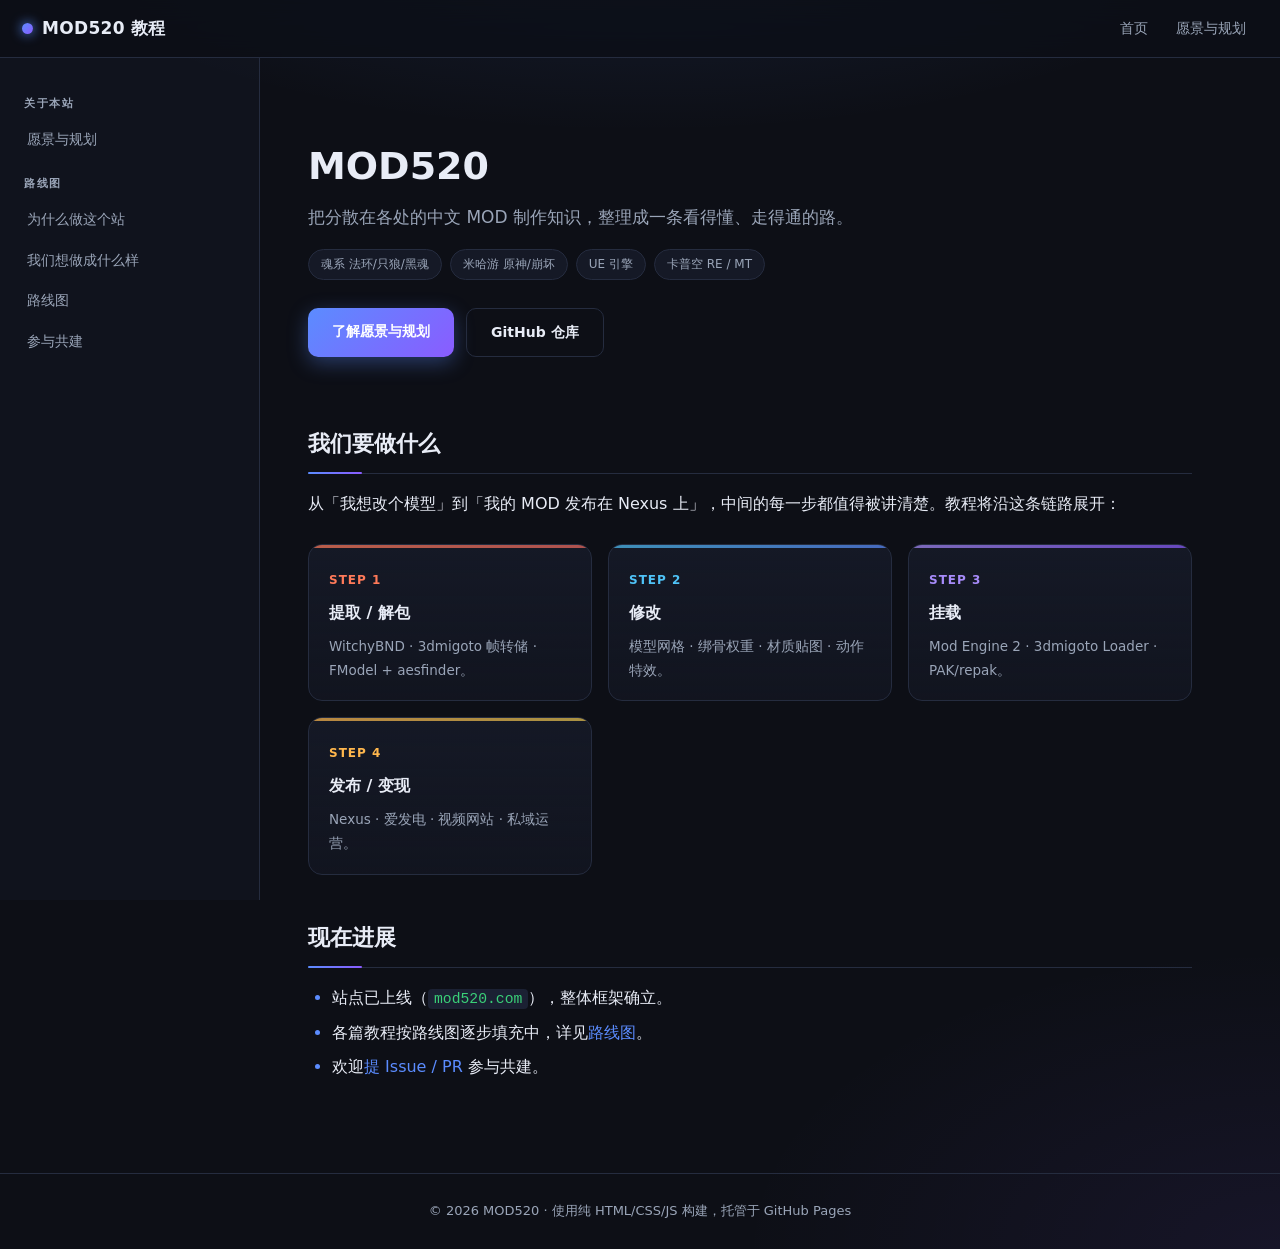
==== commit 9353e221: "feat: replace toolchain content with site vision and roadmap timeline" ====
--- a/index.html
+++ b/index.html
@@ -4,7 +4,7 @@
   <meta charset="UTF-8">
   <meta name="viewport" content="width=device-width, initial-scale=1.0">
   <title>MOD520 · MOD 制作教程</title>
-  <meta name="description" content="MOD 制作教程：面向魂系（法环/只狼/黑魂）、米哈游系（原神/崩坏）、UE 引擎、卡普空 RE 引擎与老引擎 MT 的模型 MOD 制作大框架。">
+  <meta name="description" content="MOD520：把分散的中文 MOD 制作知识，整理成一条走得通的路。覆盖魂系、米哈游系、UE 引擎与卡普空系游戏。">
   <link rel="icon" href="data:image/svg+xml,<svg xmlns='http://www.w3.org/2000/svg' viewBox='0 0 100 100'><circle cx='50' cy='50' r='46' fill='%234f8cff'/></svg>">
   <link rel="stylesheet" href="assets/css/style.css">
 </head>
@@ -16,29 +16,29 @@
     <a class="logo" href="index.html"><span class="dot"></span>MOD520 教程</a>
     <nav class="nav-links">
       <a href="index.html">首页</a>
-      <a href="tutorials/pipeline.html">大框架</a>
+      <a href="tutorials/pipeline.html">愿景与规划</a>
     </nav>
   </header>
 
   <div class="layout">
     <aside class="sidebar" id="sidebar">
-      <h4>总览</h4>
+      <h4>关于本站</h4>
       <ul>
-        <li><a href="tutorials/pipeline.html">MOD 制作大框架</a></li>
+        <li><a href="tutorials/pipeline.html">愿景与规划</a></li>
       </ul>
-      <h4>内容规划中</h4>
+      <h4>路线图</h4>
       <ul>
-        <li><a href="tutorials/pipeline.html">提取 / 解包</a></li>
-        <li><a href="tutorials/pipeline.html">修改（模型 · 材质）</a></li>
-        <li><a href="tutorials/pipeline.html">挂载</a></li>
-        <li><a href="tutorials/pipeline.html">维护 · 发布/变现</a></li>
+        <li><a href="tutorials/pipeline.html#why">为什么做这个站</a></li>
+        <li><a href="tutorials/pipeline.html#vision">我们想做成什么样</a></li>
+        <li><a href="tutorials/pipeline.html#roadmap">路线图</a></li>
+        <li><a href="tutorials/pipeline.html#join">参与共建</a></li>
       </ul>
     </aside>
 
     <main class="content">
       <section class="hero">
-        <h1>MOD 制作教程</h1>
-        <p class="tagline">面向魂系 · 米哈游系 · UE 引擎 · 卡普空系游戏的模型 MOD 制作教程。</p>
+        <h1>MOD520</h1>
+        <p class="tagline">把分散在各处的中文 MOD 制作知识，整理成一条看得懂、走得通的路。</p>
         <div class="badges">
           <span class="badge">魂系 法环/只狼/黑魂</span>
           <span class="badge">米哈游 原神/崩坏</span>
@@ -46,73 +46,45 @@
           <span class="badge">卡普空 RE / MT</span>
         </div>
         <div class="actions">
-          <a class="btn primary" href="tutorials/pipeline.html">查看大框架</a>
+          <a class="btn primary" href="tutorials/pipeline.html">了解愿景与规划</a>
           <a class="btn ghost" href="https://github.com/honxi1/MOD520">GitHub 仓库</a>
         </div>
       </section>
 
       <section>
-        <h2>覆盖内容</h2>
+        <h2>我们要做什么</h2>
+        <p>从「我想改个模型」到「我的 MOD 发布在 Nexus 上」，中间的每一步都值得被讲清楚。教程将沿这条链路展开：</p>
         <div class="card-grid">
-          <a class="card" href="tutorials/pipeline.html">
-            <span class="num">总览</span>
-            <h3>MOD 制作大框架</h3>
-            <p>制作 · 维护 · 发布/变现 · 灵感与模型来源。</p>
-          </a>
           <div class="card fam-souls">
-            <span class="num">魂系</span>
+            <span class="num">Step 1</span>
             <h3>提取 / 解包</h3>
-            <p>WitchyBND · 3dmigoto dump · FModel + aesfinder。</p>
+            <p>WitchyBND · 3dmigoto 帧转储 · FModel + aesfinder。</p>
           </div>
           <div class="card fam-miyo">
-            <span class="num">米哈游系</span>
+            <span class="num">Step 2</span>
             <h3>修改</h3>
-            <p>模型与绑骨权重 · 材质贴图 · 动作 · 特效。</p>
+            <p>模型网格 · 绑骨权重 · 材质贴图 · 动作特效。</p>
           </div>
           <div class="card fam-ue">
-            <span class="num">UE 引擎</span>
+            <span class="num">Step 3</span>
             <h3>挂载</h3>
             <p>Mod Engine 2 · 3dmigoto Loader · PAK/repak。</p>
+          </div>
+          <div class="card fam-re">
+            <span class="num">Step 4</span>
+            <h3>发布 / 变现</h3>
+            <p>Nexus · 爱发电 · 视频网站 · 私域运营。</p>
           </div>
         </div>
       </section>
 
       <section>
-        <h2>各系游戏工具链</h2>
-        <table>
-          <tr>
-            <th>环节</th>
-            <th>魂系</th>
-            <th>米哈游系</th>
-            <th>UE 引擎</th>
-            <th>RE 引擎</th>
-            <th>老引擎 MT</th>
-          </tr>
-          <tr>
-            <td>提取 / 解包</td>
-            <td>WitchyBND + SoulsFormats</td>
-            <td>3dmigoto 帧转储 dump</td>
-            <td>FModel + aesfinder</td>
-            <td>REFramework dump</td>
-            <td>WorldChunkTool</td>
-          </tr>
-          <tr>
-            <td>模型处理</td>
-            <td>FLVER → Blender / 3ds Max</td>
-            <td>3dmigoto 导出 → Blender</td>
-            <td>UModel → .glb/.fbx → Blender</td>
-            <td>RE 引擎模型插件 → Blender</td>
-            <td>MHW 模型插件 → Blender</td>
-          </tr>
-          <tr>
-            <td>挂载</td>
-            <td>Mod Engine 2 / PAK+SigBypasser</td>
-            <td>3dmigoto Loader（GIMI）</td>
-            <td>repak 打包 .pak → ~mods</td>
-            <td>REFramework + Fluffy</td>
-            <td>nativePC 覆盖</td>
-          </tr>
-        </table>
+        <h2>现在进展</h2>
+        <ul>
+          <li>站点已上线（<code>mod520.com</code>），整体框架确立。</li>
+          <li>各篇教程按路线图逐步填充中，详见<a href="tutorials/pipeline.html#roadmap">路线图</a>。</li>
+          <li>欢迎<a href="https://github.com/honxi1/MOD520">提 Issue / PR</a> 参与共建。</li>
+        </ul>
       </section>
     </main>
   </div>
--- a/assets/css/style.css
+++ b/assets/css/style.css
@@ -471,6 +471,59 @@
 .placeholder b { color: var(--accent); }
 .placeholder p { margin: 4px 0; }
 
+/* ---------- 路线图时间线 ---------- */
+.timeline {
+  position: relative;
+  margin: 26px 0;
+  padding-left: 30px;
+}
+
+.timeline::before {
+  content: "";
+  position: absolute;
+  left: 8px;
+  top: 6px;
+  bottom: 6px;
+  width: 2px;
+  border-radius: 2px;
+  background: linear-gradient(180deg, var(--accent), var(--accent-2));
+}
+
+.tl-item { position: relative; margin-bottom: 22px; }
+
+.tl-item::before {
+  content: "";
+  position: absolute;
+  left: -28px;
+  top: 8px;
+  width: 12px;
+  height: 12px;
+  border-radius: 50%;
+  background: var(--accent);
+  box-shadow: 0 0 12px rgba(91, 140, 255, 0.65);
+}
+
+.tl-item.done::before { background: var(--green); box-shadow: 0 0 12px rgba(58, 208, 120, 0.6); }
+
+.tl-head { display: flex; align-items: center; gap: 10px; flex-wrap: wrap; }
+
+.tl-item h3 { margin: 0; font-size: 16px; color: var(--fg); }
+
+.pill {
+  display: inline-block;
+  font-size: 11px;
+  font-weight: 700;
+  padding: 1px 10px;
+  border-radius: 20px;
+  letter-spacing: 0.5px;
+}
+
+.pill.done { color: var(--green); background: rgba(58, 208, 120, 0.12); border: 1px solid rgba(58, 208, 120, 0.35); }
+.pill.doing { color: var(--accent); background: rgba(91, 140, 255, 0.12); border: 1px solid rgba(91, 140, 255, 0.35); }
+.pill.plan { color: var(--fg-dim); background: rgba(154, 165, 184, 0.1); border: 1px solid var(--border); }
+
+.tl-item p { margin: 4px 0 0; color: var(--fg-dim); font-size: 14px; }
+
 /* ---------- 动效 ---------- */
 @keyframes fadeUp {
   from { opacity: 0; transform: translateY(14px); }
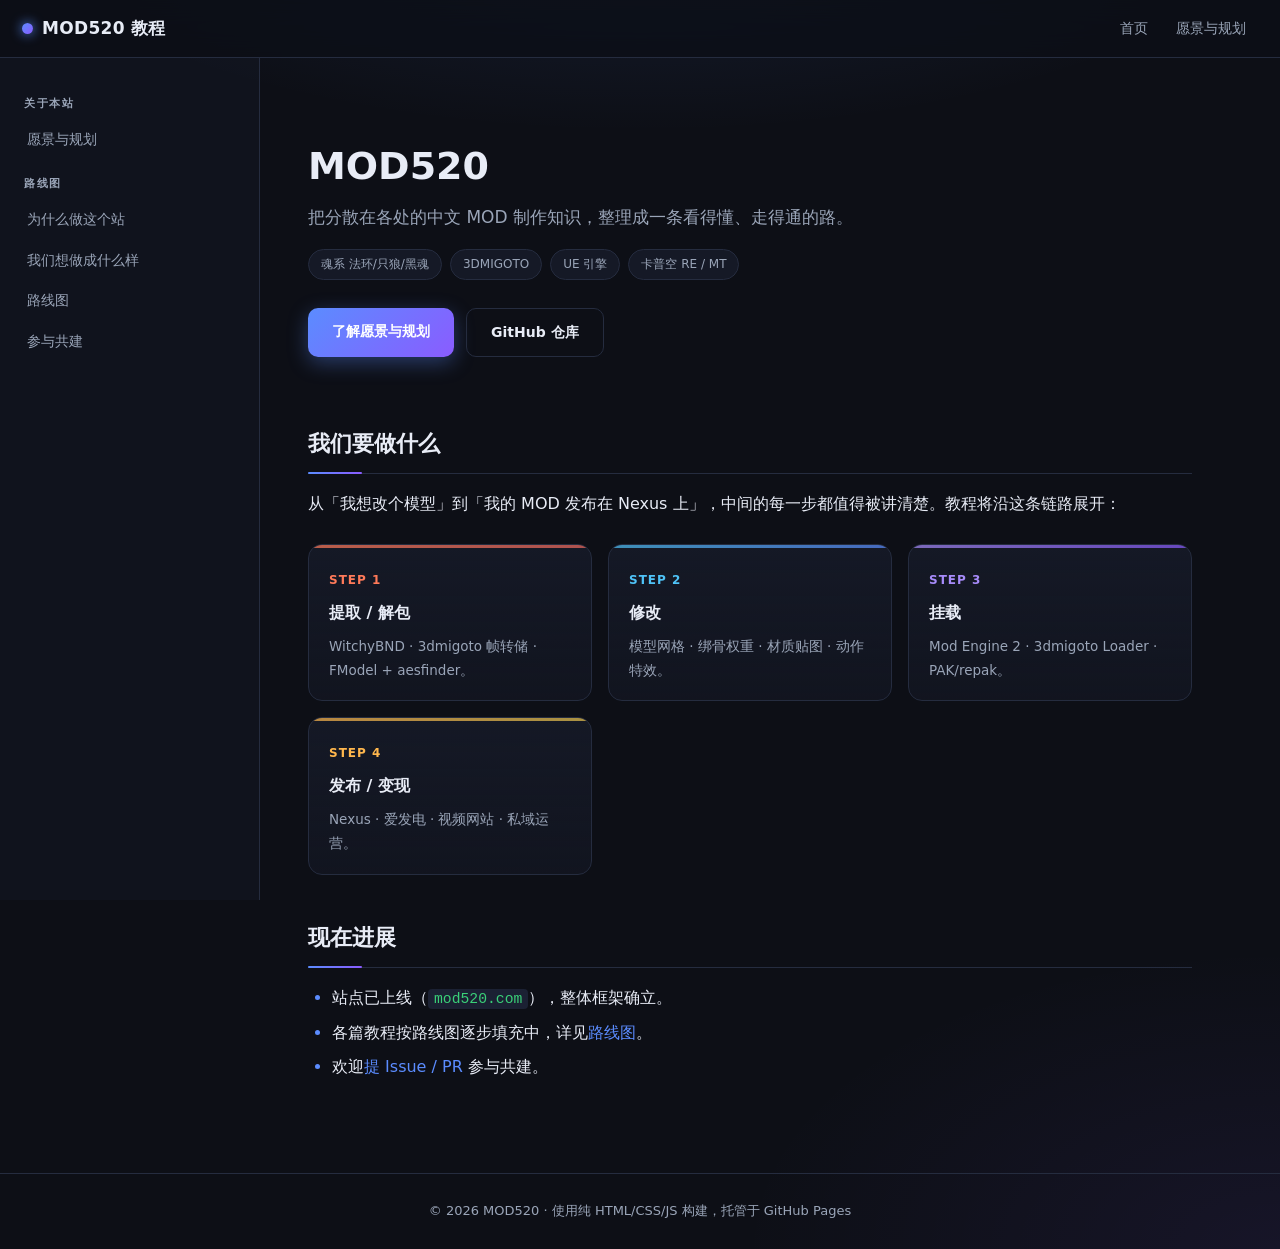
==== commit 90e403db: "chore: drop miHoYo branding, keep 3dmigoto toolchain" ====
--- a/index.html
+++ b/index.html
@@ -4,7 +4,7 @@
   <meta charset="UTF-8">
   <meta name="viewport" content="width=device-width, initial-scale=1.0">
   <title>MOD520 · MOD 制作教程</title>
-  <meta name="description" content="MOD520：把分散的中文 MOD 制作知识，整理成一条走得通的路。覆盖魂系、米哈游系、UE 引擎与卡普空系游戏。">
+  <meta name="description" content="MOD520：把分散的中文 MOD 制作知识，整理成一条走得通的路。覆盖魂系、UE 引擎与卡普空系游戏，工具链含 3dmigoto。">
   <link rel="icon" href="data:image/svg+xml,<svg xmlns='http://www.w3.org/2000/svg' viewBox='0 0 100 100'><circle cx='50' cy='50' r='46' fill='%234f8cff'/></svg>">
   <link rel="stylesheet" href="assets/css/style.css">
 </head>
@@ -41,7 +41,7 @@
         <p class="tagline">把分散在各处的中文 MOD 制作知识，整理成一条看得懂、走得通的路。</p>
         <div class="badges">
           <span class="badge">魂系 法环/只狼/黑魂</span>
-          <span class="badge">米哈游 原神/崩坏</span>
+          <span class="badge">3DMIGOTO</span>
           <span class="badge">UE 引擎</span>
           <span class="badge">卡普空 RE / MT</span>
         </div>
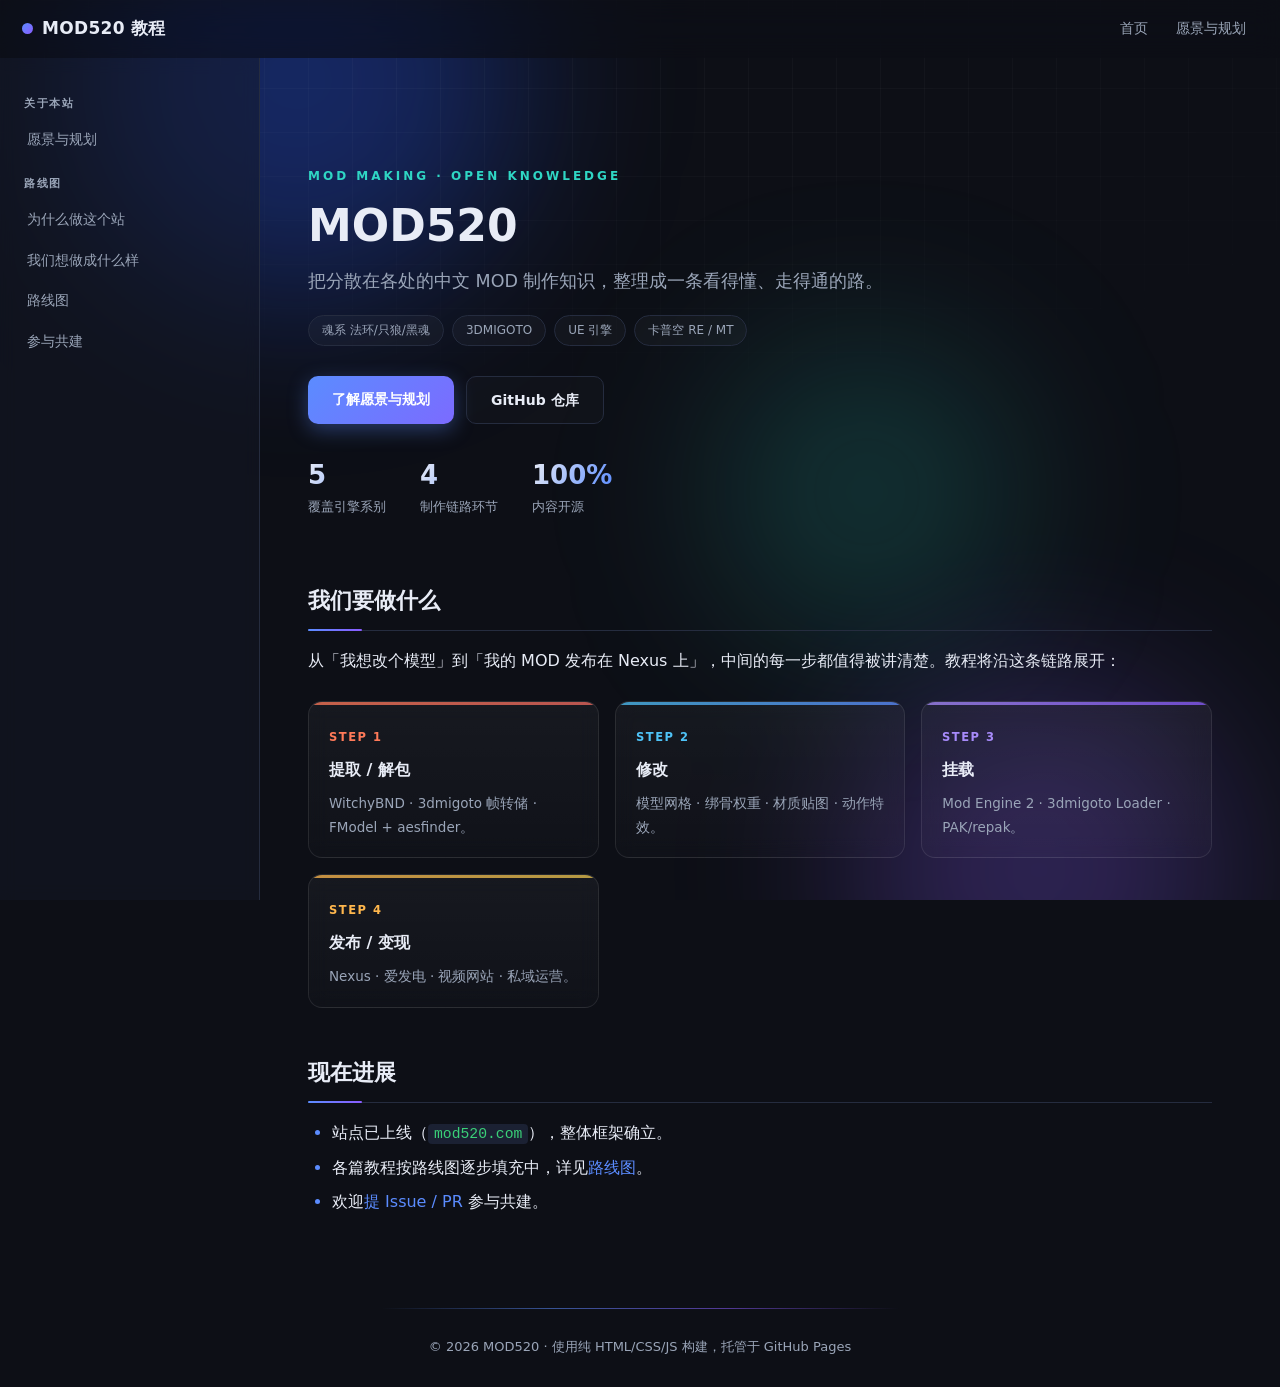
==== commit b7deca03: "style: major visual polish - animated orbs bg, glassmorphism cards, scroll reveal, shimmer title, st" ====
--- a/index.html
+++ b/index.html
@@ -9,6 +9,7 @@
   <link rel="stylesheet" href="assets/css/style.css">
 </head>
 <body>
+  <div class="bg-orbs"><div class="orb orb-1"></div><div class="orb orb-2"></div><div class="orb orb-3"></div></div>
   <div class="read-progress" id="readProgress"></div>
 
   <header class="topbar">
@@ -37,6 +38,7 @@
 
     <main class="content">
       <section class="hero">
+        <p class="kicker">MOD Making · Open Knowledge</p>
         <h1>MOD520</h1>
         <p class="tagline">把分散在各处的中文 MOD 制作知识，整理成一条看得懂、走得通的路。</p>
         <div class="badges">
@@ -48,6 +50,11 @@
         <div class="actions">
           <a class="btn primary" href="tutorials/pipeline.html">了解愿景与规划</a>
           <a class="btn ghost" href="https://github.com/honxi1/MOD520">GitHub 仓库</a>
+        </div>
+        <div class="stats">
+          <div class="stat"><b>5</b><span>覆盖引擎系别</span></div>
+          <div class="stat"><b>4</b><span>制作链路环节</span></div>
+          <div class="stat"><b>100%</b><span>内容开源</span></div>
         </div>
       </section>
 
--- a/assets/css/style.css
+++ b/assets/css/style.css
@@ -26,13 +26,44 @@
 
 body {
   font-family: "Segoe UI", "Microsoft YaHei", "PingFang SC", system-ui, sans-serif;
-  background:
-    radial-gradient(1100px 420px at 50% -120px, rgba(91, 140, 255, 0.14), transparent 60%),
-    radial-gradient(900px 500px at 100% 100%, rgba(138, 92, 255, 0.08), transparent 60%),
-    var(--bg);
+  background: var(--bg);
   color: var(--fg);
   line-height: 1.75;
   min-height: 100vh;
+}
+
+/* ---------- 动态背景 ---------- */
+.bg-orbs {
+  position: fixed;
+  inset: 0;
+  z-index: -2;
+  overflow: hidden;
+  pointer-events: none;
+}
+
+.orb { position: absolute; border-radius: 50%; filter: blur(85px); }
+
+.orb-1 { width: 440px; height: 440px; background: rgba(43, 92, 255, 0.32); top: -140px; left: 6%; animation: drift 24s ease-in-out infinite alternate; }
+.orb-2 { width: 380px; height: 380px; background: rgba(138, 92, 255, 0.26); bottom: -160px; right: 4%; animation: drift 28s ease-in-out infinite alternate-reverse; }
+.orb-3 { width: 300px; height: 300px; background: rgba(47, 214, 196, 0.18); top: 38%; left: 56%; animation: drift 32s ease-in-out infinite alternate; }
+
+@keyframes drift {
+  from { transform: translate(0, 0) scale(1); }
+  to { transform: translate(70px, 46px) scale(1.16); }
+}
+
+body::before {
+  content: "";
+  position: fixed;
+  inset: 0;
+  z-index: -1;
+  pointer-events: none;
+  background-image:
+    linear-gradient(rgba(255, 255, 255, 0.028) 1px, transparent 1px),
+    linear-gradient(90deg, rgba(255, 255, 255, 0.028) 1px, transparent 1px);
+  background-size: 44px 44px;
+  -webkit-mask-image: radial-gradient(ellipse 95% 62% at 50% 0%, black 25%, transparent 78%);
+  mask-image: radial-gradient(ellipse 95% 62% at 50% 0%, black 25%, transparent 78%);
 }
 
 ::selection { background: rgba(91, 140, 255, 0.35); }
@@ -55,9 +86,15 @@
   gap: 14px;
   height: 58px;
   padding: 0 22px;
-  background: rgba(13, 15, 22, 0.82);
+  background: rgba(13, 15, 22, 0.72);
   backdrop-filter: blur(14px) saturate(1.4);
-  border-bottom: 1px solid var(--border);
+  border-bottom: 1px solid transparent;
+  transition: border-color 0.25s, box-shadow 0.25s;
+}
+
+.topbar.scrolled {
+  border-bottom-color: var(--border);
+  box-shadow: 0 8px 28px rgba(0, 0, 0, 0.35);
 }
 
 .topbar .logo {
@@ -75,7 +112,12 @@
   height: 11px;
   border-radius: 50%;
   background: linear-gradient(135deg, var(--accent), var(--accent-2));
-  box-shadow: 0 0 12px var(--accent);
+  animation: dotPulse 2.6s ease-in-out infinite;
+}
+
+@keyframes dotPulse {
+  0%, 100% { box-shadow: 0 0 0 0 rgba(91, 140, 255, 0.45), 0 0 12px rgba(91, 140, 255, 0.7); }
+  50% { box-shadow: 0 0 0 7px rgba(91, 140, 255, 0), 0 0 12px rgba(91, 140, 255, 0.7); }
 }
 
 .topbar .nav-links { margin-left: auto; display: flex; gap: 4px; }
@@ -107,7 +149,8 @@
   flex-shrink: 0;
   padding: 22px 12px;
   border-right: 1px solid var(--border);
-  background: rgba(21, 25, 38, 0.55);
+  background: rgba(21, 25, 38, 0.5);
+  backdrop-filter: blur(8px);
   position: sticky;
   top: 58px;
   height: calc(100vh - 58px);
@@ -131,10 +174,10 @@
   color: var(--fg-dim);
   font-size: 14px;
   border-left: 3px solid transparent;
-  transition: color 0.15s, background 0.15s;
-}
-
-.sidebar li a:hover { color: var(--fg); background: rgba(91, 140, 255, 0.09); text-decoration: none; }
+  transition: color 0.15s, background 0.15s, padding-left 0.15s;
+}
+
+.sidebar li a:hover { color: var(--fg); background: rgba(91, 140, 255, 0.09); text-decoration: none; padding-left: 15px; }
 
 .sidebar li a.active {
   color: var(--accent);
@@ -147,24 +190,28 @@
   flex: 1;
   min-width: 0;
   padding: 44px 48px 80px;
-  max-width: 980px;
+  max-width: 1000px;
 }
 
 /* ---------- 正文排版 ---------- */
 .content h1 {
-  font-size: 32px;
+  font-size: 34px;
   margin-bottom: 10px;
   line-height: 1.3;
-  background: linear-gradient(120deg, var(--fg) 30%, var(--accent));
+  background: linear-gradient(110deg, var(--fg) 20%, var(--accent) 55%, var(--accent-2) 80%);
+  background-size: 200% auto;
   -webkit-background-clip: text;
   background-clip: text;
   -webkit-text-fill-color: transparent;
   font-weight: 800;
-}
+  animation: shimmer 6s linear infinite;
+}
+
+@keyframes shimmer { to { background-position: 200% center; } }
 
 .content h2 {
   font-size: 22px;
-  margin: 44px 0 16px;
+  margin: 46px 0 16px;
   padding-bottom: 10px;
   border-bottom: 1px solid var(--border);
   position: relative;
@@ -175,11 +222,14 @@
   position: absolute;
   left: 0;
   bottom: -1px;
-  width: 54px;
+  width: 0;
   height: 2px;
   border-radius: 2px;
   background: linear-gradient(90deg, var(--accent), var(--accent-2));
-}
+  transition: width 0.6s ease 0.2s;
+}
+
+.reveal.in h2::after, h2.reveal.in::after { width: 54px; }
 
 .content h3 { font-size: 18px; margin: 28px 0 10px; color: var(--accent); }
 .content p { margin: 12px 0; color: var(--fg); }
@@ -262,35 +312,62 @@
   letter-spacing: 0.3px;
 }
 
+.content td:first-child { color: var(--fg); font-weight: 600; white-space: nowrap; }
+
 .content tbody tr { transition: background 0.12s; }
 .content tbody tr:nth-child(even) { background: rgba(255, 255, 255, 0.015); }
 .content tbody tr:hover { background: rgba(91, 140, 255, 0.07); }
 
 /* ---------- 首页 hero ---------- */
-.hero { padding: 40px 0 14px; }
-
-.hero h1 { font-size: 38px; }
-
-.hero .tagline { color: var(--fg-dim); font-size: 17px; margin: 12px 0 8px; }
-
-.hero .badges { display: flex; gap: 8px; flex-wrap: wrap; margin: 16px 0; }
+.hero { padding: 52px 0 16px; }
+
+.hero .kicker {
+  font-size: 12px;
+  font-weight: 700;
+  letter-spacing: 3px;
+  text-transform: uppercase;
+  color: var(--accent-3);
+  margin-bottom: 10px;
+}
+
+.hero h1 { font-size: 44px; margin-bottom: 6px; }
+
+.hero .tagline { color: var(--fg-dim); font-size: 17.5px; margin: 12px 0 8px; max-width: 620px; }
+
+.hero .badges { display: flex; gap: 8px; flex-wrap: wrap; margin: 18px 0 0; }
 
 .hero .badge {
-  background: var(--bg-alt);
+  background: rgba(255, 255, 255, 0.03);
   border: 1px solid var(--border);
   color: var(--fg-dim);
   font-size: 12px;
-  padding: 4px 12px;
+  padding: 4px 13px;
   border-radius: 20px;
-  transition: border-color 0.15s, color 0.15s;
-}
-
-.hero .badge:hover { border-color: var(--accent); color: var(--fg); }
-
-.hero .actions { display: flex; gap: 12px; margin: 28px 0 10px; }
+  transition: border-color 0.15s, color 0.15s, transform 0.15s;
+}
+
+.hero .badge:hover { border-color: var(--accent); color: var(--fg); transform: translateY(-2px); }
+
+.hero .actions { display: flex; gap: 12px; margin: 30px 0 10px; }
+
+.hero .stats { display: flex; gap: 34px; margin-top: 36px; flex-wrap: wrap; }
+
+.hero .stat b {
+  display: block;
+  font-size: 26px;
+  font-weight: 800;
+  background: linear-gradient(120deg, var(--fg), var(--accent));
+  -webkit-background-clip: text;
+  background-clip: text;
+  -webkit-text-fill-color: transparent;
+  line-height: 1.2;
+}
+
+.hero .stat span { font-size: 13px; color: var(--fg-dim); }
 
 /* ---------- 按钮 ---------- */
 .btn {
+  position: relative;
   display: inline-block;
   padding: 11px 24px;
   border-radius: 10px;
@@ -298,31 +375,53 @@
   font-size: 14px;
   border: none;
   cursor: pointer;
-  transition: transform 0.15s, box-shadow 0.15s, border-color 0.15s;
+  overflow: hidden;
+  transition: transform 0.15s, box-shadow 0.15s, border-color 0.15s, color 0.15s;
 }
 
 .btn.primary {
   background: linear-gradient(135deg, var(--accent), var(--accent-2));
+  background-size: 160% auto;
   color: #fff;
   box-shadow: 0 6px 20px rgba(91, 140, 255, 0.35);
 }
 
-.btn.primary:hover { transform: translateY(-2px); box-shadow: 0 10px 26px rgba(91, 140, 255, 0.45); text-decoration: none; }
-
-.btn.ghost { background: transparent; color: var(--fg); border: 1px solid var(--border); }
+.btn.primary:hover {
+  background-position: right center;
+  transform: translateY(-2px);
+  box-shadow: 0 10px 26px rgba(91, 140, 255, 0.5);
+  text-decoration: none;
+}
+
+.btn.primary::after {
+  content: "";
+  position: absolute;
+  top: 0;
+  left: -130%;
+  width: 55%;
+  height: 100%;
+  transform: skewX(-22deg);
+  background: linear-gradient(90deg, transparent, rgba(255, 255, 255, 0.35), transparent);
+  transition: left 0.55s ease;
+}
+
+.btn.primary:hover::after { left: 140%; }
+
+.btn.ghost { background: rgba(255, 255, 255, 0.02); color: var(--fg); border: 1px solid var(--border); }
 .btn.ghost:hover { border-color: var(--accent); color: var(--accent); transform: translateY(-2px); text-decoration: none; }
 
-/* ---------- 卡片 ---------- */
+/* ---------- 卡片（玻璃拟态） ---------- */
 .card-grid { display: grid; grid-template-columns: repeat(auto-fill, minmax(250px, 1fr)); gap: 16px; margin: 26px 0; }
 
 .card {
   position: relative;
-  background: linear-gradient(180deg, var(--bg-alt), rgba(21, 25, 38, 0.6));
-  border: 1px solid var(--border);
+  background: linear-gradient(180deg, rgba(255, 255, 255, 0.045), rgba(255, 255, 255, 0.015));
+  border: 1px solid rgba(255, 255, 255, 0.09);
   border-radius: 14px;
   padding: 20px 20px 18px;
   overflow: hidden;
-  transition: transform 0.18s, border-color 0.18s, box-shadow 0.18s;
+  backdrop-filter: blur(10px);
+  transition: transform 0.2s, border-color 0.2s, box-shadow 0.2s;
 }
 
 .card::before {
@@ -333,46 +432,66 @@
   right: 0;
   height: 3px;
   background: linear-gradient(90deg, var(--accent), var(--accent-2));
-  opacity: 0.7;
+  opacity: 0.75;
+}
+
+.card::after {
+  content: "";
+  position: absolute;
+  top: -60%;
+  right: -30%;
+  width: 70%;
+  height: 120%;
+  background: radial-gradient(closest-side, rgba(91, 140, 255, 0.12), transparent);
+  opacity: 0;
+  transition: opacity 0.25s;
+  pointer-events: none;
 }
 
 .card:hover {
-  transform: translateY(-4px);
-  border-color: rgba(91, 140, 255, 0.5);
-  box-shadow: var(--glow);
-}
-
-.card h3 { margin: 6px 0 8px; color: var(--fg); font-size: 16px; }
-.card p { color: var(--fg-dim); font-size: 13.5px; margin: 0; }
+  transform: translateY(-5px);
+  border-color: rgba(91, 140, 255, 0.55);
+  box-shadow: var(--glow), inset 0 1px 0 rgba(255, 255, 255, 0.06);
+}
+
+.card:hover::after { opacity: 1; }
+
+.card h3 { margin: 6px 0 8px; color: var(--fg); font-size: 16px; position: relative; }
+.card p { color: var(--fg-dim); font-size: 13.5px; margin: 0; position: relative; }
 .card .num {
   display: inline-block;
   color: var(--accent);
   font-weight: 700;
-  font-size: 12px;
-  letter-spacing: 1px;
+  font-size: 11.5px;
+  letter-spacing: 1.5px;
   text-transform: uppercase;
 }
 
 /* 卡片按游戏配色 */
 .card.fam-souls::before { background: linear-gradient(90deg, var(--souls), var(--red)); }
 .card.fam-souls .num { color: var(--souls); }
-.card.fam-souls:hover { border-color: rgba(255, 122, 89, 0.5); }
+.card.fam-souls:hover { border-color: rgba(255, 122, 89, 0.55); }
+.card.fam-souls::after { background: radial-gradient(closest-side, rgba(255, 122, 89, 0.13), transparent); }
 
 .card.fam-miyo::before { background: linear-gradient(90deg, var(--miyo), var(--accent)); }
 .card.fam-miyo .num { color: var(--miyo); }
-.card.fam-miyo:hover { border-color: rgba(79, 195, 247, 0.5); }
+.card.fam-miyo:hover { border-color: rgba(79, 195, 247, 0.55); }
+.card.fam-miyo::after { background: radial-gradient(closest-side, rgba(79, 195, 247, 0.13), transparent); }
 
 .card.fam-ue::before { background: linear-gradient(90deg, var(--ue), var(--accent-2)); }
 .card.fam-ue .num { color: var(--ue); }
-.card.fam-ue:hover { border-color: rgba(167, 139, 250, 0.5); }
+.card.fam-ue:hover { border-color: rgba(167, 139, 250, 0.55); }
+.card.fam-ue::after { background: radial-gradient(closest-side, rgba(167, 139, 250, 0.14), transparent); }
 
 .card.fam-re::before { background: linear-gradient(90deg, var(--re), var(--yellow)); }
 .card.fam-re .num { color: var(--re); }
-.card.fam-re:hover { border-color: rgba(255, 183, 77, 0.5); }
+.card.fam-re:hover { border-color: rgba(255, 183, 77, 0.55); }
+.card.fam-re::after { background: radial-gradient(closest-side, rgba(255, 183, 77, 0.13), transparent); }
 
 .card.fam-mt::before { background: linear-gradient(90deg, var(--mt), var(--green)); }
 .card.fam-mt .num { color: var(--mt); }
-.card.fam-mt:hover { border-color: rgba(102, 187, 106, 0.5); }
+.card.fam-mt:hover { border-color: rgba(102, 187, 106, 0.55); }
+.card.fam-mt::after { background: radial-gradient(closest-side, rgba(102, 187, 106, 0.13), transparent); }
 
 /* ---------- 章节导航 ---------- */
 .chapter-nav {
@@ -385,7 +504,7 @@
 }
 
 .chapter-nav .nav-item {
-  background: var(--bg-alt);
+  background: rgba(255, 255, 255, 0.02);
   border: 1px solid var(--border);
   border-radius: 12px;
   padding: 12px 18px;
@@ -401,12 +520,13 @@
 
 /* ---------- 目录 (TOC) ---------- */
 .toc {
-  background: linear-gradient(180deg, var(--bg-alt), rgba(21, 25, 38, 0.5));
+  background: linear-gradient(180deg, rgba(255, 255, 255, 0.035), rgba(255, 255, 255, 0.01));
   border: 1px solid var(--border);
   border-radius: 12px;
   padding: 18px 22px;
   margin: 22px 0;
   font-size: 14px;
+  backdrop-filter: blur(8px);
 }
 
 .toc b { color: var(--accent); }
@@ -418,8 +538,20 @@
   text-align: center;
   color: var(--fg-dim);
   font-size: 13px;
-  padding: 26px;
-  border-top: 1px solid var(--border);
+  padding: 28px 24px;
+  position: relative;
+}
+
+.footer::before {
+  content: "";
+  position: absolute;
+  top: 0;
+  left: 50%;
+  transform: translateX(-50%);
+  width: min(520px, 70%);
+  height: 1px;
+  background: linear-gradient(90deg, transparent, var(--accent), var(--accent-2), transparent);
+  opacity: 0.55;
 }
 
 /* ---------- 进度条 ---------- */
@@ -500,10 +632,20 @@
   height: 12px;
   border-radius: 50%;
   background: var(--accent);
-  box-shadow: 0 0 12px rgba(91, 140, 255, 0.65);
-}
-
-.tl-item.done::before { background: var(--green); box-shadow: 0 0 12px rgba(58, 208, 120, 0.6); }
+  animation: nodePulse 3s ease-in-out infinite;
+}
+
+.tl-item.done::before { background: var(--green); animation-name: nodePulseGreen; }
+
+@keyframes nodePulse {
+  0%, 100% { box-shadow: 0 0 0 0 rgba(91, 140, 255, 0.5), 0 0 10px rgba(91, 140, 255, 0.6); }
+  50% { box-shadow: 0 0 0 6px rgba(91, 140, 255, 0), 0 0 10px rgba(91, 140, 255, 0.6); }
+}
+
+@keyframes nodePulseGreen {
+  0%, 100% { box-shadow: 0 0 0 0 rgba(58, 208, 120, 0.5), 0 0 10px rgba(58, 208, 120, 0.6); }
+  50% { box-shadow: 0 0 0 6px rgba(58, 208, 120, 0), 0 0 10px rgba(58, 208, 120, 0.6); }
+}
 
 .tl-head { display: flex; align-items: center; gap: 10px; flex-wrap: wrap; }
 
@@ -524,15 +666,20 @@
 
 .tl-item p { margin: 4px 0 0; color: var(--fg-dim); font-size: 14px; }
 
+/* ---------- 滚动渐显 ---------- */
+.reveal { opacity: 0; transform: translateY(18px); transition: opacity 0.55s ease, transform 0.55s ease; }
+.reveal.in { opacity: 1; transform: none; }
+
 /* ---------- 动效 ---------- */
 @keyframes fadeUp {
   from { opacity: 0; transform: translateY(14px); }
   to { opacity: 1; transform: none; }
 }
 
-.content > * { animation: fadeUp 0.45s ease both; }
-.content > *:nth-child(2) { animation-delay: 0.05s; }
-.content > *:nth-child(3) { animation-delay: 0.1s; }
+@media (prefers-reduced-motion: reduce) {
+  *, *::before, *::after { animation: none !important; transition: none !important; }
+  .reveal { opacity: 1 !important; transform: none !important; }
+}
 
 /* ---------- 响应式 ---------- */
 @media (max-width: 900px) {
@@ -551,5 +698,6 @@
   .menu-btn { display: block; }
   .content { padding: 24px 20px 60px; }
   .topbar .nav-links { display: none; }
-  .hero h1 { font-size: 30px; }
+  .hero h1 { font-size: 34px; }
+  .hero .stats { gap: 22px; }
 }
